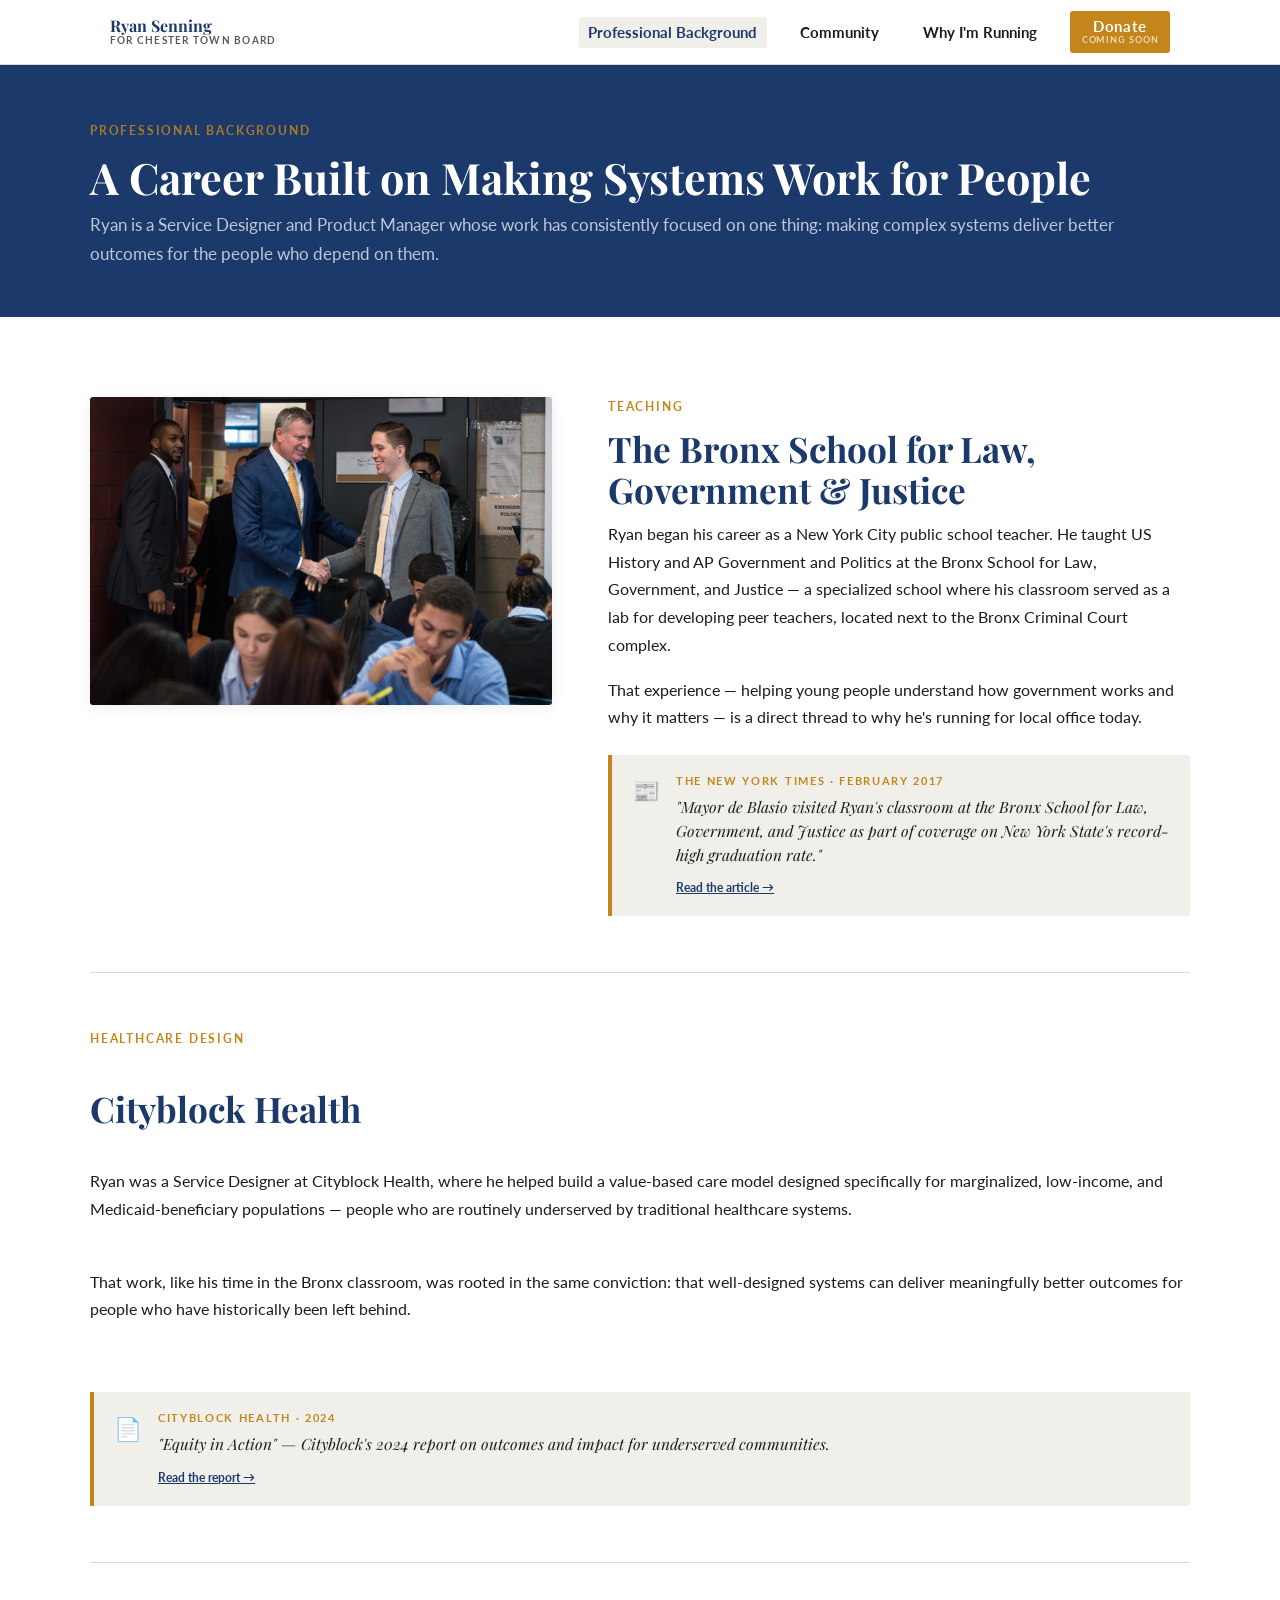
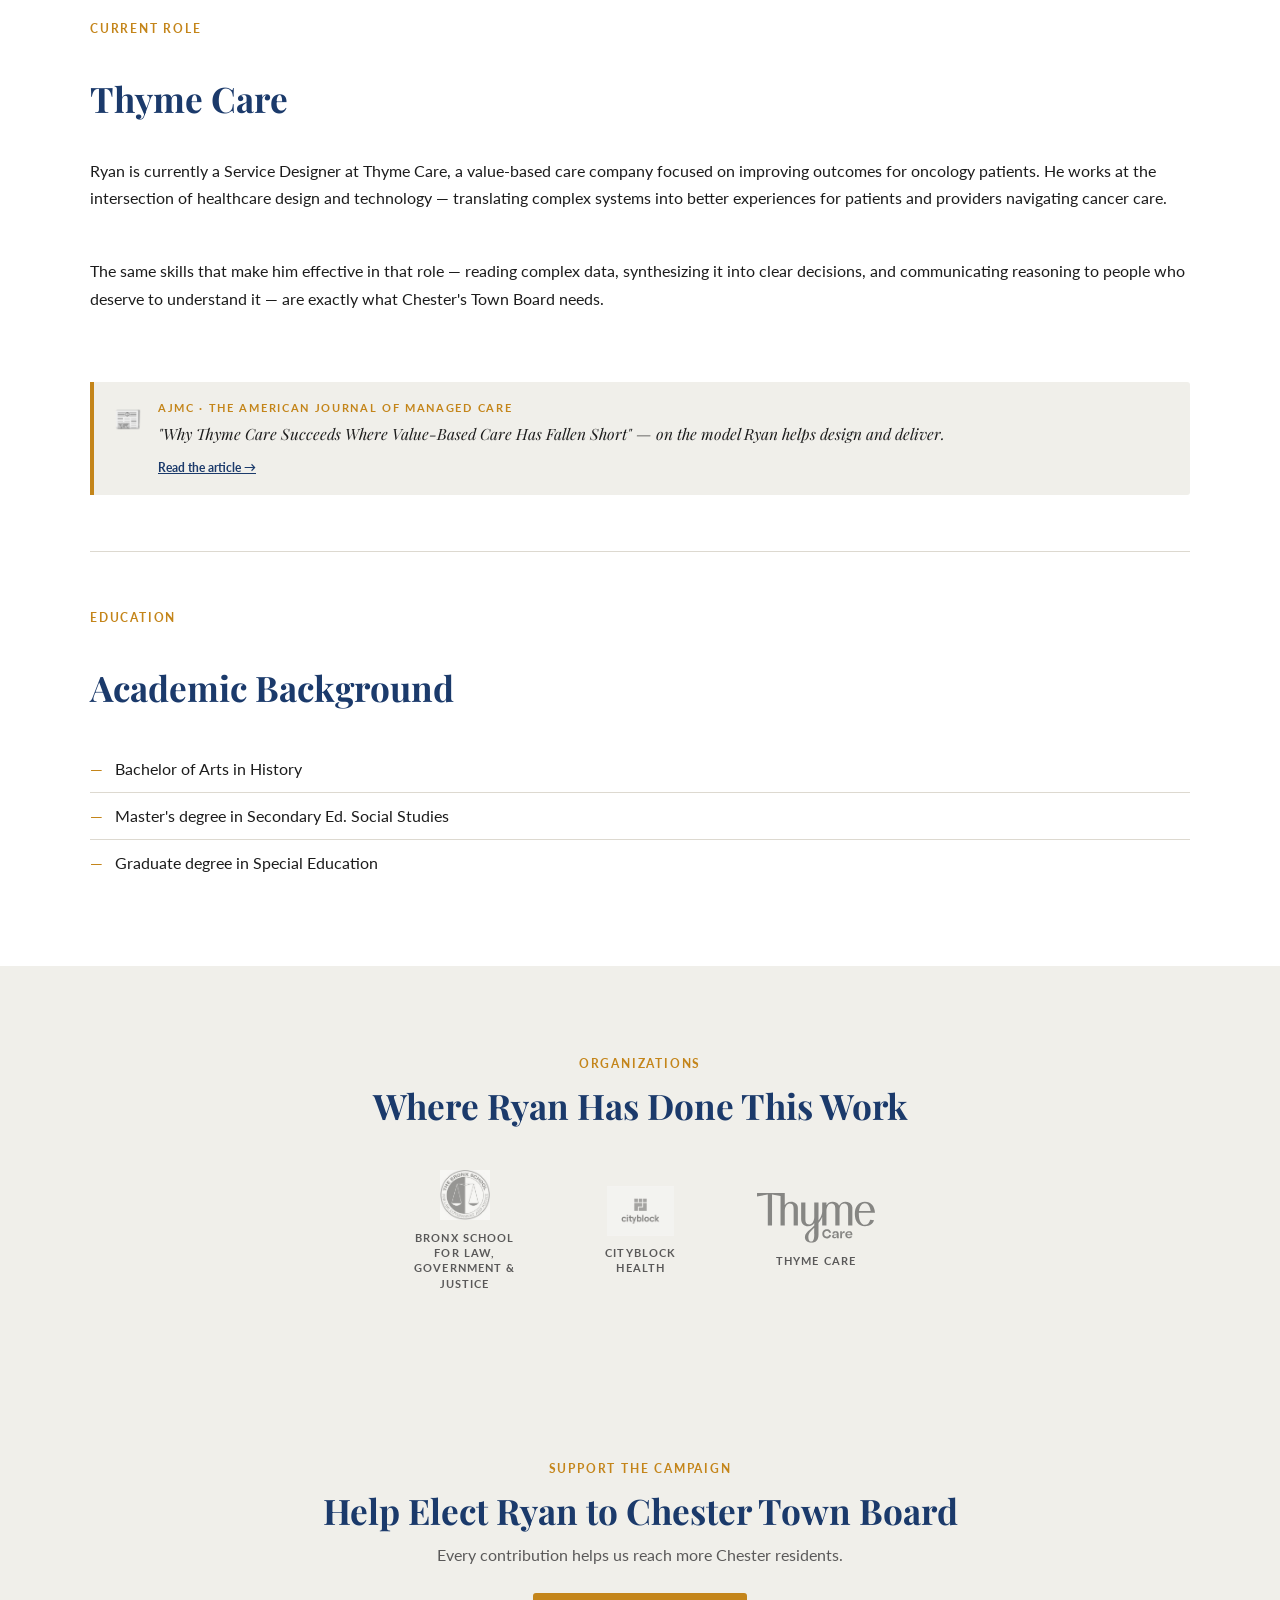
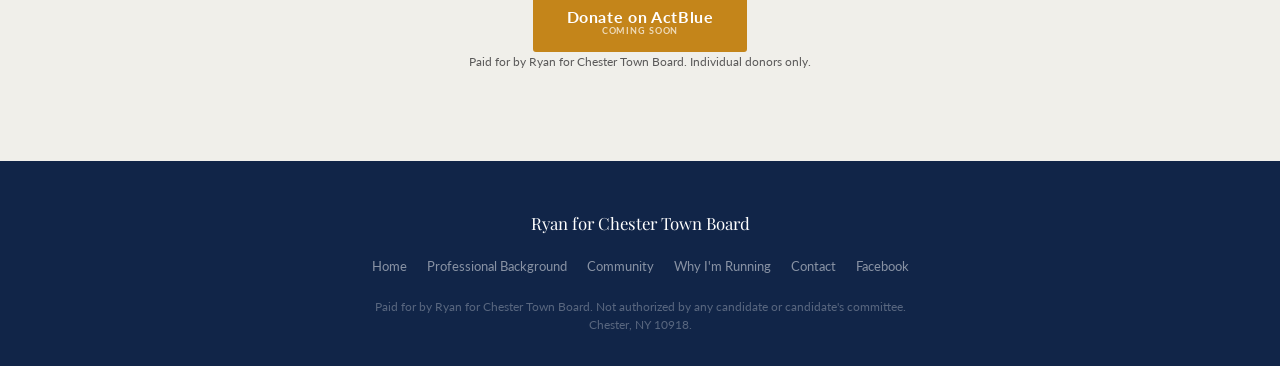
==== about.html @ c3205b2f "Initial site" ====
<!DOCTYPE html>
<html lang="en">
<head>
  <meta charset="UTF-8">
  <meta name="viewport" content="width=device-width, initial-scale=1.0">
  <title>Professional Background — Ryan Senning for Chester Town Board</title>
  <meta name="description" content="Ryan Senning's professional background: NYC public school teacher, Service Designer at Cityblock Health and Thyme Care.">
  <link rel="preconnect" href="https://fonts.googleapis.com">
  <link rel="preconnect" href="https://fonts.gstatic.com" crossorigin>
  <link href="https://fonts.googleapis.com/css2?family=Playfair+Display:wght@400;700&family=Lato:wght@300;400;700&display=swap" rel="stylesheet">
  <link rel="stylesheet" href="css/styles.css?v=2">
</head>
<body>

  <!-- NAVIGATION -->
  <nav class="site-nav" role="navigation" aria-label="Main navigation">
    <div class="nav-inner">
      <a href="index.html" class="nav-brand">
        Ryan Senning
        <span class="nav-brand-sub">for Chester Town Board</span>
      </a>
      <ul class="nav-menu" role="list">
        <li><a href="about.html" class="active">Professional Background</a></li>
        <li><a href="community.html">Community</a></li>
        <li><a href="why.html">Why I'm Running</a></li>
        <li><a href="https://www.actblue.com/PLACEHOLDER" class="btn btn--donate">Donate</a></li>
      </ul>
      <button class="nav-toggle" aria-label="Toggle navigation menu" aria-expanded="false">
        <span></span><span></span><span></span>
      </button>
    </div>
    <div class="nav-drawer" role="list">
      <a href="about.html">Professional Background</a>
      <a href="community.html">Community</a>
      <a href="why.html">Why I'm Running</a>
      <a href="https://www.actblue.com/PLACEHOLDER" class="btn btn--donate">Donate</a>
    </div>
  </nav>

  <!-- PAGE HEADER -->
  <header class="page-header">
    <div class="page-header-inner">
      <span class="eyebrow">Professional Background</span>
      <h1>A Career Built on Making Systems Work for People</h1>
      <p>Ryan is a Service Designer and Product Manager whose work has consistently focused on one thing: making complex systems deliver better outcomes for the people who depend on them.</p>
    </div>
  </header>

  <!-- BIO CONTENT -->
  <section class="bio-section">
    <div class="bio-inner">

      <!-- TEACHING -->
      <div class="bio-block bio-block--with-photo">
        <div class="bio-photo">
          <img src="images/deblasio.jpg" alt="Ryan Senning shaking hands with Mayor Bill de Blasio in his classroom at the Bronx School for Law, Government, and Justice, February 2017">
        </div>
        <div class="bio-text">
          <span class="eyebrow">Teaching</span>
          <h2>The Bronx School for Law, Government &amp; Justice</h2>
          <p>Ryan began his career as a New York City public school teacher. He taught US History and AP Government and Politics at the Bronx School for Law, Government, and Justice — a specialized school where his classroom served as a lab for developing peer teachers, located next to the Bronx Criminal Court complex.</p>
          <p>That experience — helping young people understand how government works and why it matters — is a direct thread to why he's running for local office today.</p>

          <a href="https://www.nytimes.com/2017/02/10/nyregion/graduation-rate-in-new-york-state-hits-a-new-high-79-4.html"
             class="press-badge"
             target="_blank"
             rel="noopener noreferrer">
            <div class="press-badge-icon">📰</div>
            <div>
              <p class="press-outlet">The New York Times · February 2017</p>
              <p class="press-quote">"Mayor de Blasio visited Ryan's classroom at the Bronx School for Law, Government, and Justice as part of coverage on New York State's record-high graduation rate."</p>
              <span class="press-read-more">Read the article →</span>
            </div>
          </a>
        </div>
      </div>

      <!-- CITYBLOCK -->
      <div class="bio-block">
        <span class="eyebrow">Healthcare Design</span>
        <h2>Cityblock Health</h2>
        <p>Ryan was a Service Designer at Cityblock Health, where he helped build a value-based care model designed specifically for marginalized, low-income, and Medicaid-beneficiary populations — people who are routinely underserved by traditional healthcare systems.</p>
        <p>That work, like his time in the Bronx classroom, was rooted in the same conviction: that well-designed systems can deliver meaningfully better outcomes for people who have historically been left behind.</p>

        <a href="https://www.cityblock.com/equity-2024"
           class="press-badge"
           target="_blank"
           rel="noopener noreferrer">
          <div class="press-badge-icon">📄</div>
          <div>
            <p class="press-outlet">Cityblock Health · 2024</p>
            <p class="press-quote">"Equity in Action" — Cityblock's 2024 report on outcomes and impact for underserved communities.</p>
            <span class="press-read-more">Read the report →</span>
          </div>
        </a>
      </div>

      <!-- THYME CARE -->
      <div class="bio-block">
        <span class="eyebrow">Current Role</span>
        <h2>Thyme Care</h2>
        <p>Ryan is currently a Service Designer at Thyme Care, a value-based care company focused on improving outcomes for oncology patients. He works at the intersection of healthcare design and technology — translating complex systems into better experiences for patients and providers navigating cancer care.</p>
        <p>The same skills that make him effective in that role — reading complex data, synthesizing it into clear decisions, and communicating reasoning to people who deserve to understand it — are exactly what Chester's Town Board needs.</p>

        <a href="https://www.ajmc.com/view/why-thyme-care-succeeds-where-value-based-care-has-fallen-short"
           class="press-badge"
           target="_blank"
           rel="noopener noreferrer">
          <div class="press-badge-icon">📰</div>
          <div>
            <p class="press-outlet">AJMC · The American Journal of Managed Care</p>
            <p class="press-quote">"Why Thyme Care Succeeds Where Value-Based Care Has Fallen Short" — on the model Ryan helps design and deliver.</p>
            <span class="press-read-more">Read the article →</span>
          </div>
        </a>
      </div>

      <!-- EDUCATION -->
      <div class="bio-block">
        <span class="eyebrow">Education</span>
        <h2>Academic Background</h2>
        <ul class="education-list">
          <li>Bachelor of Arts in History</li>
          <li>Master's degree in Secondary Ed. Social Studies</li>
          <li>Graduate degree in Special Education</li>
        </ul>
      </div>

    </div>
  </section>

  <!-- LOGO ROW -->
  <section class="section-pad section--gray">
    <div class="section-inner" style="text-align:center;">
      <span class="eyebrow">Organizations</span>
      <h2>Where Ryan Has Done This Work</h2>
      <div class="logo-row">
        <div class="logo-item">
          <img src="images/bronx-school.png" alt="The Bronx School for Law, Government and Justice">
          <span>Bronx School for Law,<br>Government &amp; Justice</span>
        </div>
        <div class="logo-item">
          <img src="images/cityblock-logo.png" alt="Cityblock Health">
          <span>Cityblock Health</span>
        </div>
        <div class="logo-item">
          <img src="images/thymecare-logo.svg" alt="Thyme Care">
          <span>Thyme Care</span>
        </div>
      </div>
    </div>
  </section>

  <!-- DONATE STRIP -->
  <div class="donate-strip">
    <span class="eyebrow">Support the Campaign</span>
    <h2>Help Elect Ryan to Chester Town Board</h2>
    <p>Every contribution helps us reach more Chester residents.</p>
    <a href="https://www.actblue.com/PLACEHOLDER" class="btn btn--donate btn--lg">Donate on ActBlue</a>
    <p class="donate-disclaimer">Paid for by Ryan for Chester Town Board. Individual donors only.</p>
  </div>

  <!-- FOOTER -->
  <footer class="site-footer">
    <div class="footer-inner">
      <p class="footer-committee">Ryan for Chester Town Board</p>
      <nav class="footer-links" aria-label="Footer navigation">
        <a href="index.html">Home</a>
        <a href="about.html">Professional Background</a>
        <a href="community.html">Community</a>
        <a href="why.html">Why I'm Running</a>
        <a href="mailto:ryan.senning@gmail.com">Contact</a>
        <a href="https://www.facebook.com/rsenning/">Facebook</a>
      </nav>
      <p class="footer-disclaimer">Paid for by Ryan for Chester Town Board. Not authorized by any candidate or candidate's committee. Chester, NY 10918.</p>
    </div>
  </footer>

  <script src="js/nav.js"></script>
</body>
</html>
---- css/styles.css ----
/* Ryan for Chester — Campaign Website
   Mobile-first stylesheet
   ================================================= */

/* === CUSTOM PROPERTIES === */
:root {
  --navy:        #1B3A6B;
  --navy-dark:   #112548;
  --navy-light:  #2B4F8A;
  --gold:        #C4851A;
  --gold-hover:  #A6700F;
  --green:       #4A6741;
  --white:       #FFFFFF;
  --cream:       #FAFAF7;
  --gray-light:  #F0EFEA;
  --border:      #DDD9D0;
  --text:        #1C1C1C;
  --text-muted:  #5A5959;

  --serif:  'Playfair Display', Georgia, 'Times New Roman', serif;
  --sans:   'Lato', 'Helvetica Neue', Helvetica, sans-serif;

  --max-w:  1100px;
  --pad-x:  1.25rem;
  --rad:    3px;
  --shadow: 0 2px 14px rgba(0,0,0,0.08);
}

/* === RESET === */
*, *::before, *::after { box-sizing: border-box; margin: 0; padding: 0; }
html { scroll-behavior: smooth; -webkit-text-size-adjust: 100%; }
body {
  font-family: var(--sans);
  font-size: 1rem;
  line-height: 1.72;
  color: var(--text);
  background: var(--white);
}
img { max-width: 100%; height: auto; display: block; }
a { color: var(--navy); }
a:hover { color: var(--gold); }
ul { list-style: none; }

/* === TYPOGRAPHY === */
h1, h2, h3, h4 {
  font-family: var(--serif);
  font-weight: 700;
  line-height: 1.18;
  color: var(--navy);
}
h1 { font-size: clamp(2rem, 5.5vw, 3.1rem); }
h2 { font-size: clamp(1.55rem, 3.8vw, 2.2rem); }
h3 { font-size: clamp(1.15rem, 2.8vw, 1.45rem); }

.eyebrow {
  display: block;
  font-family: var(--sans);
  font-size: .75rem;
  font-weight: 700;
  letter-spacing: .15em;
  text-transform: uppercase;
  color: var(--gold);
  margin-bottom: .65rem;
}

p { margin-bottom: 1.1em; }
p:last-child { margin-bottom: 0; }

/* === LAYOUT UTILITIES === */
.container {
  max-width: var(--max-w);
  margin: 0 auto;
  padding: 0 var(--pad-x);
}
.section-pad       { padding: 4rem var(--pad-x); }
.section-pad--lg   { padding: 5rem var(--pad-x); }
.section-inner     { max-width: var(--max-w); margin: 0 auto; }

.section--cream    { background: var(--cream); }
.section--gray     { background: var(--gray-light); }
.section--navy     { background: var(--navy); }
.section--navy h2,
.section--navy h3  { color: var(--white); }
.section--navy p   { color: rgba(255,255,255,0.82); }
.section--navy .eyebrow { color: rgba(196,133,26,0.9); }

.section-header            { margin-bottom: 2.5rem; }
.section-header h2         { margin-bottom: .5rem; }
.section-header p          { color: var(--text-muted); font-size: 1.05rem; margin-top: .35rem; }

@media (min-width: 768px) {
  .section-pad    { padding: 5.5rem var(--pad-x); }
  .section-pad--lg{ padding: 7rem var(--pad-x); }
}

/* === BUTTONS === */
.btn {
  display: inline-block;
  font-family: var(--sans);
  font-size: .92rem;
  font-weight: 700;
  letter-spacing: .04em;
  text-decoration: none;
  padding: .72rem 1.5rem;
  border-radius: var(--rad);
  border: 2px solid transparent;
  cursor: pointer;
  transition: background .18s, color .18s, border-color .18s, box-shadow .18s;
  line-height: 1;
}
.btn:active { opacity: .9; }

.btn--primary {
  background: var(--navy);
  color: var(--white) !important;
  border-color: var(--navy);
}
.btn--primary:hover {
  background: var(--navy-dark);
  border-color: var(--navy-dark);
}

.btn--outline {
  background: transparent;
  color: var(--navy) !important;
  border-color: var(--navy);
}
.btn--outline:hover {
  background: var(--navy);
  color: var(--white) !important;
}

.btn--outline-white {
  background: transparent;
  color: var(--white) !important;
  border-color: rgba(255,255,255,0.6);
}
.btn--outline-white:hover {
  background: rgba(255,255,255,0.1);
  border-color: var(--white);
}

.btn--donate {
  background: var(--gold);
  color: var(--white) !important;
  border-color: var(--gold);
  display: inline-flex;
  flex-direction: column;
  align-items: center;
  gap: 2px;
}
.btn--donate:hover {
  background: var(--gold-hover);
  border-color: var(--gold-hover);
}
.btn--donate::after {
  content: 'coming soon';
  font-size: .55rem;
  font-weight: 700;
  letter-spacing: .1em;
  text-transform: uppercase;
  opacity: .7;
  line-height: 1;
}

.btn--lg { padding: .9rem 2rem; font-size: 1rem; }

/* === NAVIGATION === */
.site-nav {
  position: sticky;
  top: 0;
  z-index: 100;
  background: var(--white);
  border-bottom: 1px solid var(--border);
}
.nav-inner {
  max-width: var(--max-w);
  margin: 0 auto;
  padding: 0 var(--pad-x);
  display: flex;
  align-items: center;
  justify-content: space-between;
  height: 64px;
}
.nav-brand {
  font-family: var(--serif);
  font-size: 1rem;
  font-weight: 700;
  color: var(--navy);
  text-decoration: none;
  line-height: 1.15;
}
.nav-brand-sub {
  display: block;
  font-family: var(--sans);
  font-size: .65rem;
  font-weight: 700;
  letter-spacing: .12em;
  text-transform: uppercase;
  color: var(--text-muted);
}

.nav-menu {
  display: none;
  align-items: center;
  gap: 1.5rem;
}
.nav-menu a {
  font-size: .925rem;
  font-weight: 700;
  text-decoration: none;
  color: var(--text);
  padding: .4rem .6rem;
  border-radius: var(--rad);
  transition: color .15s, background .15s;
}
.nav-menu a:hover  { color: var(--navy); background: var(--gray-light); }
.nav-menu a.active { color: var(--navy); background: var(--gray-light); }

.nav-toggle {
  display: flex;
  flex-direction: column;
  gap: 5px;
  background: none;
  border: none;
  cursor: pointer;
  padding: 6px 4px;
}
.nav-toggle span {
  display: block;
  width: 24px;
  height: 2px;
  background: var(--navy);
  transition: transform .22s, opacity .22s;
}
.nav-toggle[aria-expanded="true"] span:nth-child(1) { transform: translateY(7px) rotate(45deg); }
.nav-toggle[aria-expanded="true"] span:nth-child(2) { opacity: 0; }
.nav-toggle[aria-expanded="true"] span:nth-child(3) { transform: translateY(-7px) rotate(-45deg); }

.nav-drawer {
  display: none;
  flex-direction: column;
  padding: .75rem var(--pad-x) 1.25rem;
  border-top: 1px solid var(--border);
  background: var(--white);
}
.nav-drawer.is-open { display: flex; }
.nav-drawer a {
  font-size: .95rem;
  font-weight: 700;
  text-decoration: none;
  color: var(--text);
  padding: .65rem 0;
  border-bottom: 1px solid var(--border);
}
.nav-drawer a:last-child { border-bottom: none; }
.nav-drawer .btn {
  align-self: flex-start;
  margin-top: .75rem;
  border-bottom: none !important;
  padding: .65rem 1.4rem;
}

@media (min-width: 800px) {
  .nav-toggle  { display: none; }
  .nav-menu    { display: flex; }
  .nav-drawer  { display: none !important; }
}

/* === HERO === */
.hero {
  background: var(--cream);
  padding: 3.5rem var(--pad-x) 4rem;
}
.hero-inner {
  max-width: var(--max-w);
  margin: 0 auto;
  display: flex;
  flex-direction: column;
  gap: 2.5rem;
  align-items: flex-start;
}
.hero-photo {
  width: 100%;
  max-width: 320px;
  align-self: center;
}
.hero-photo img {
  width: 100%;
  border-radius: 4px;
  box-shadow: var(--shadow);
}
.hero-rule {
  width: 44px;
  height: 3px;
  background: var(--gold);
  margin-bottom: 1.1rem;
}
.hero-text h1 {
  margin-bottom: .9rem;
  font-weight: 700;
}
.hero-tagline {
  font-size: 1.1rem;
  color: var(--text-muted);
  font-style: italic;
  margin-bottom: 1.1rem;
  font-family: var(--serif);
  line-height: 1.5;
}
.hero-intro {
  font-size: 1rem;
  line-height: 1.7;
  margin-bottom: 1.75rem;
}
.hero-ctas {
  display: flex;
  flex-wrap: wrap;
  gap: .75rem;
}

@media (min-width: 760px) {
  .hero { padding: 5.5rem var(--pad-x) 6rem; }
  .hero-inner {
    flex-direction: row;
    align-items: center;
    gap: 4.5rem;
  }
  .hero-text { flex: 1 1 54%; }
  .hero-photo {
    flex: 0 0 38%;
    max-width: none;
    align-self: stretch;
    display: flex;
    align-items: flex-start;
  }
  .hero-photo img {
    max-width: 100%;
  }
}

/* === ISSUE CARDS === */
.issues-grid {
  display: grid;
  grid-template-columns: 1fr;
  gap: 1.1rem;
}
@media (min-width: 580px) {
  .issues-grid { grid-template-columns: repeat(2, 1fr); }
}
@media (min-width: 900px) {
  .issues-grid { grid-template-columns: repeat(3, 1fr); }
}

.issue-card {
  background: var(--white);
  border: 1px solid var(--border);
  border-top: 3px solid var(--navy);
  border-radius: var(--rad);
  padding: 1.5rem 1.4rem;
  transition: box-shadow .2s, transform .2s;
}
.issue-card:hover {
  box-shadow: var(--shadow);
  transform: translateY(-2px);
}
.issue-card h3 {
  font-size: 1.05rem;
  margin-bottom: .55rem;
  color: var(--navy);
}
.issue-card p {
  font-size: .9rem;
  color: var(--text-muted);
  line-height: 1.65;
  margin: 0;
}

/* Issues 5th card — span 2 on 2-col, auto on 3-col */
@media (min-width: 580px) and (max-width: 899px) {
  .issue-card:nth-child(5) { grid-column: 1 / -1; max-width: 50%; }
}

/* === EMAIL CAPTURE === */
.email-form-wrap { max-width: 480px; margin: 0 auto; }

.email-form {
  display: flex;
  flex-direction: column;
  gap: .65rem;
}
.email-form input {
  font-family: var(--sans);
  font-size: .95rem;
  padding: .75rem 1rem;
  border: 1px solid rgba(255,255,255,0.25);
  border-radius: var(--rad);
  background: rgba(255,255,255,0.1);
  color: var(--white);
  outline: none;
  transition: border-color .15s;
}
.email-form input::placeholder { color: rgba(255,255,255,0.45); }
.email-form input:focus { border-color: var(--gold); background: rgba(255,255,255,0.14); }
.email-form button {
  font-family: var(--sans);
  font-size: .92rem;
  font-weight: 700;
  letter-spacing: .04em;
  padding: .75rem 1.5rem;
  background: var(--gold);
  color: var(--white);
  border: 2px solid var(--gold);
  border-radius: var(--rad);
  cursor: pointer;
  transition: background .18s;
}
.email-form button:hover { background: var(--gold-hover); border-color: var(--gold-hover); }
@media (min-width: 500px) {
  .email-form { flex-direction: row; flex-wrap: wrap; }
  .email-form input { flex: 1 1 160px; }
  .email-form button { flex-shrink: 0; }
}

/* === DONATE CTA STRIP === */
.donate-strip {
  text-align: center;
  padding: 4rem var(--pad-x);
  background: var(--gray-light);
}
.donate-strip h2 { margin-bottom: .6rem; }
.donate-strip p   { color: var(--text-muted); max-width: 500px; margin: 0 auto 1.5rem; }
.donate-disclaimer {
  font-size: .75rem;
  color: var(--text-muted);
  margin-top: 1rem;
}

/* === PAGE HEADER (inner pages) === */
.page-header {
  background: var(--navy);
  padding: 3.5rem var(--pad-x) 3rem;
}
.page-header-inner {
  max-width: var(--max-w);
  margin: 0 auto;
}
.page-header h1         { color: var(--white); font-size: clamp(1.8rem, 5vw, 2.7rem); }
.page-header .eyebrow   { color: rgba(196,133,26,0.85); }
.page-header p          { color: rgba(255,255,255,0.72); font-size: 1.05rem; margin-top: .5rem; }

/* === BIO / ABOUT PAGE === */
.bio-section { padding: 5rem var(--pad-x); }
.bio-inner   { max-width: var(--max-w); margin: 0 auto; }

.bio-block {
  display: flex;
  flex-direction: column;
  gap: 1.75rem;
  padding-bottom: 3.5rem;
  margin-bottom: 3.5rem;
  border-bottom: 1px solid var(--border);
}
.bio-block:last-of-type { border-bottom: none; margin-bottom: 0; padding-bottom: 0; }

.bio-block h2 { margin-bottom: .6rem; }

.bio-photo img {
  width: 100%;
  border-radius: var(--rad);
  box-shadow: var(--shadow);
}

@media (min-width: 720px) {
  .bio-block--with-photo {
    flex-direction: row;
    align-items: flex-start;
    gap: 3.5rem;
  }
  .bio-block--with-photo .bio-photo { flex: 0 0 42%; }
  .bio-block--with-photo .bio-text  { flex: 1; }
  .bio-block--photo-right .bio-photo { order: 1; }
}

/* Press badge */
.press-badge {
  display: flex;
  gap: 1rem;
  align-items: flex-start;
  border-left: 4px solid var(--gold);
  padding: 1rem 1.25rem;
  background: var(--gray-light);
  border-radius: 0 var(--rad) var(--rad) 0;
  margin-top: 1.5rem;
  text-decoration: none;
  color: inherit;
  transition: background .15s;
}
.press-badge:hover { background: var(--cream); color: inherit; }
.press-badge-icon {
  font-size: 1.4rem;
  flex-shrink: 0;
  margin-top: .1rem;
}
.press-outlet {
  font-size: .7rem;
  font-weight: 700;
  letter-spacing: .15em;
  text-transform: uppercase;
  color: var(--gold);
  margin-bottom: .3rem;
}
.press-quote {
  font-family: var(--serif);
  font-size: .97rem;
  font-style: italic;
  color: var(--text);
  line-height: 1.55;
  margin-bottom: .35rem;
}
.press-read-more {
  font-size: .78rem;
  font-weight: 700;
  color: var(--navy);
  text-decoration: underline;
}

/* Education */
.education-list li {
  display: flex;
  align-items: baseline;
  gap: .75rem;
  padding: .6rem 0;
  border-bottom: 1px solid var(--border);
  font-size: .97rem;
}
.education-list li:last-child { border-bottom: none; }
.education-list li::before {
  content: '—';
  color: var(--gold);
  flex-shrink: 0;
}

/* Logo row */
.logo-row {
  display: flex;
  flex-wrap: wrap;
  gap: 2rem 3.5rem;
  justify-content: center;
  align-items: center;
  padding: 2.75rem 0 1rem;
}
.logo-item {
  display: flex;
  flex-direction: column;
  align-items: center;
  gap: .6rem;
}
.logo-item img {
  filter: grayscale(100%);
  opacity: .5;
  max-height: 50px;
  width: auto;
  max-width: 140px;
  object-fit: contain;
  transition: opacity .2s;
}
.logo-item img:hover { opacity: .75; }
.logo-item span {
  font-size: .68rem;
  font-weight: 700;
  letter-spacing: .1em;
  text-transform: uppercase;
  color: var(--text-muted);
  text-align: center;
  max-width: 120px;
  line-height: 1.4;
}

/* === COMMUNITY PAGE === */
.photo-grid {
  display: grid;
  grid-template-columns: 1fr;
  gap: 1.1rem;
  margin: 2rem 0;
}
@media (min-width: 600px) {
  .photo-grid { grid-template-columns: repeat(2, 1fr); }
}
.photo-item img {
  width: 100%;
  height: 260px;
  object-fit: cover;
  border-radius: var(--rad);
  box-shadow: var(--shadow);
}
@media (min-width: 768px) {
  .photo-item img { height: 320px; }
}
.photo-caption {
  font-size: .8rem;
  color: var(--text-muted);
  margin-top: .5rem;
  font-style: italic;
  line-height: 1.4;
}

.community-block {
  padding-bottom: 3.5rem;
  margin-bottom: 3.5rem;
  border-bottom: 1px solid var(--border);
}
.community-block:last-child { border-bottom: none; margin-bottom: 0; padding-bottom: 0; }
.community-block h2 { margin-bottom: .6rem; }

.voices-photo {
  margin-top: 1.75rem;
}
.voices-photo img {
  width: 100%;
  max-width: 540px;
  border-radius: var(--rad);
  box-shadow: var(--shadow);
}

/* === WHY I'M RUNNING PAGE === */
.why-content {
  max-width: 700px;
  margin: 0 auto;
}
.why-content h2 {
  margin-top: 2.5rem;
  margin-bottom: .9rem;
}
.why-content h2:first-child { margin-top: 0; }
.why-content p { font-size: 1.02rem; line-height: 1.78; }

.commitments {
  margin: 1rem 0 .5rem;
}
.commitments li {
  display: flex;
  gap: .9rem;
  align-items: flex-start;
  padding: .8rem 0;
  border-bottom: 1px solid var(--border);
  font-size: .98rem;
  line-height: 1.65;
}
.commitments li:last-child { border-bottom: none; }
.commitments li::before {
  content: '✓';
  color: var(--gold);
  font-weight: 700;
  font-size: .95rem;
  flex-shrink: 0;
  margin-top: .15rem;
}

.why-closing {
  background: var(--cream);
  border-left: 4px solid var(--navy);
  padding: 1.5rem 1.75rem;
  margin: 2.5rem 0;
  border-radius: 0 var(--rad) var(--rad) 0;
}
.why-closing p {
  font-family: var(--serif);
  font-size: 1.1rem;
  font-style: italic;
  color: var(--navy);
  margin: 0;
  line-height: 1.65;
}

/* === VIDEO GRID === */
.video-grid {
  display: grid;
  grid-template-columns: 1fr;
  gap: 2rem;
  margin-top: 2rem;
}
@media (min-width: 640px) {
  .video-grid { grid-template-columns: repeat(auto-fit, minmax(280px, 1fr)); }
}
.video-wrapper {
  position: relative;
  padding-bottom: 56.25%;
  height: 0;
  overflow: hidden;
  border-radius: var(--rad);
}
.video-wrapper iframe {
  position: absolute;
  top: 0;
  left: 0;
  width: 100%;
  height: 100%;
  border: none;
}
.video-caption {
  font-family: var(--sans);
  font-size: .82rem;
  color: var(--text-muted);
  line-height: 1.55;
  margin-top: .75rem;
  font-style: italic;
}

/* === FOOTER === */
.site-footer {
  background: var(--navy-dark);
  padding: 3rem var(--pad-x) 2rem;
  text-align: center;
}
.footer-inner { max-width: var(--max-w); margin: 0 auto; }
.footer-committee {
  font-family: var(--serif);
  font-size: 1.05rem;
  color: var(--white);
  margin-bottom: .25rem;
}
.footer-links {
  display: flex;
  justify-content: center;
  flex-wrap: wrap;
  gap: .35rem 1.25rem;
  margin: 1.1rem 0;
}
.footer-links a {
  font-size: .82rem;
  color: rgba(255,255,255,0.5);
  text-decoration: none;
  transition: color .15s;
}
.footer-links a:hover { color: var(--gold); }
.footer-disclaimer {
  font-size: .72rem;
  color: rgba(255,255,255,0.3);
  margin-top: 1.25rem;
  line-height: 1.55;
  max-width: 560px;
  margin-left: auto;
  margin-right: auto;
}
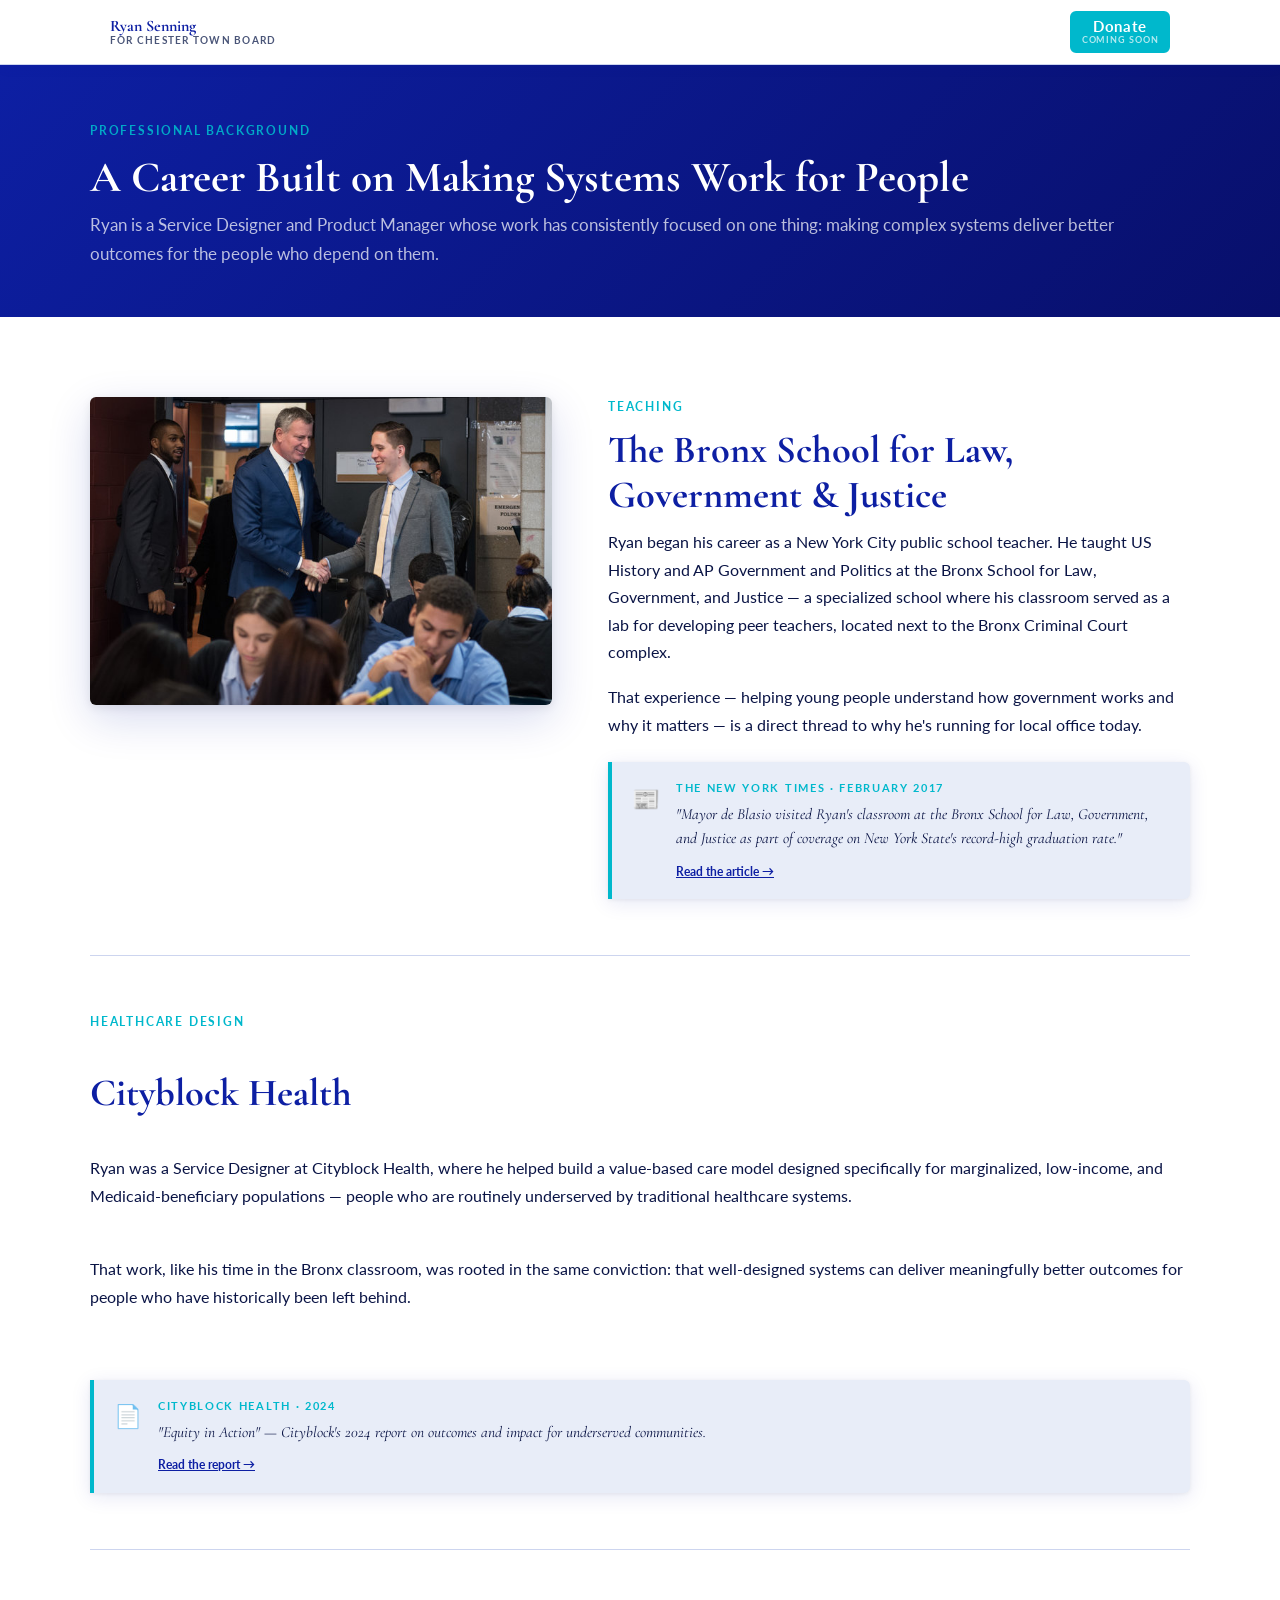
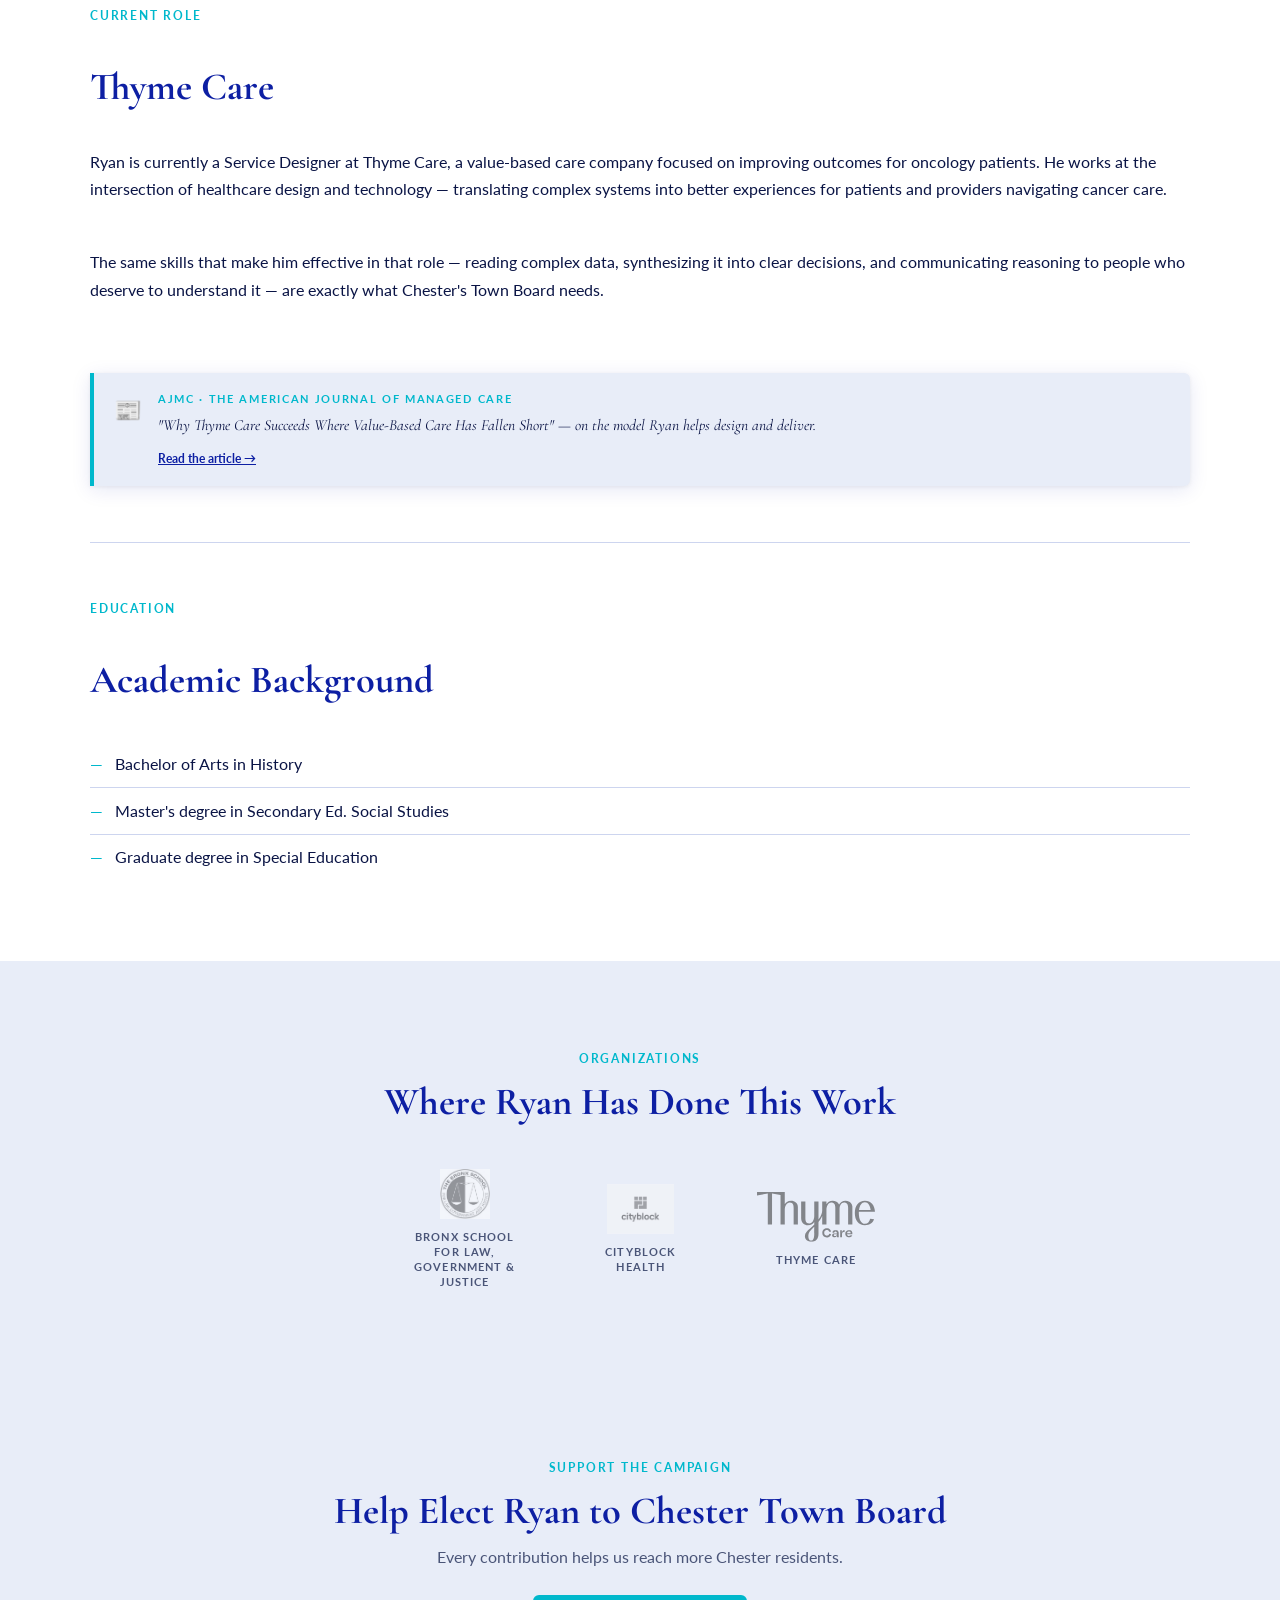
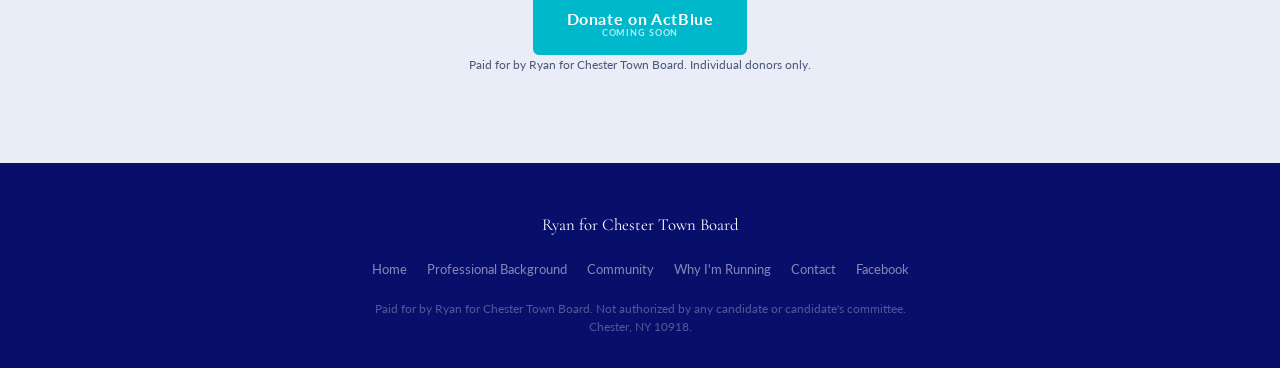
==== commit 926d312d: "Redesign: electric blue/teal palette, Cormorant Garamond, nav tiles, depth" ====
--- a/about.html
+++ b/about.html
@@ -7,8 +7,8 @@
   <meta name="description" content="Ryan Senning's professional background: NYC public school teacher, Service Designer at Cityblock Health and Thyme Care.">
   <link rel="preconnect" href="https://fonts.googleapis.com">
   <link rel="preconnect" href="https://fonts.gstatic.com" crossorigin>
-  <link href="https://fonts.googleapis.com/css2?family=Playfair+Display:wght@400;700&family=Lato:wght@300;400;700&display=swap" rel="stylesheet">
-  <link rel="stylesheet" href="css/styles.css?v=2">
+  <link href="https://fonts.googleapis.com/css2?family=Cormorant+Garamond:ital,wght@0,400;0,600;0,700;1,400;1,600&family=Lato:wght@300;400;700&display=swap" rel="stylesheet">
+  <link rel="stylesheet" href="css/styles.css?v=4">
 </head>
 <body>
 
@@ -20,20 +20,8 @@
         <span class="nav-brand-sub">for Chester Town Board</span>
       </a>
       <ul class="nav-menu" role="list">
-        <li><a href="about.html" class="active">Professional Background</a></li>
-        <li><a href="community.html">Community</a></li>
-        <li><a href="why.html">Why I'm Running</a></li>
         <li><a href="https://www.actblue.com/PLACEHOLDER" class="btn btn--donate">Donate</a></li>
       </ul>
-      <button class="nav-toggle" aria-label="Toggle navigation menu" aria-expanded="false">
-        <span></span><span></span><span></span>
-      </button>
-    </div>
-    <div class="nav-drawer" role="list">
-      <a href="about.html">Professional Background</a>
-      <a href="community.html">Community</a>
-      <a href="why.html">Why I'm Running</a>
-      <a href="https://www.actblue.com/PLACEHOLDER" class="btn btn--donate">Donate</a>
     </div>
   </nav>
 
--- a/css/styles.css
+++ b/css/styles.css
@@ -4,26 +4,27 @@
 
 /* === CUSTOM PROPERTIES === */
 :root {
-  --navy:        #1B3A6B;
-  --navy-dark:   #112548;
-  --navy-light:  #2B4F8A;
-  --gold:        #C4851A;
-  --gold-hover:  #A6700F;
+  --navy:        #0D1FA3;
+  --navy-dark:   #080F6B;
+  --navy-light:  #2035C0;
+  --gold:        #00B8CC;
+  --gold-hover:  #0099AA;
   --green:       #4A6741;
   --white:       #FFFFFF;
-  --cream:       #FAFAF7;
-  --gray-light:  #F0EFEA;
-  --border:      #DDD9D0;
-  --text:        #1C1C1C;
-  --text-muted:  #5A5959;
-
-  --serif:  'Playfair Display', Georgia, 'Times New Roman', serif;
+  --cream:       #F3F6FF;
+  --gray-light:  #E8EDF8;
+  --border:      #CDD5EF;
+  --text:        #0A1445;
+  --text-muted:  #4A5578;
+
+  --serif:  'Cormorant Garamond', Georgia, 'Times New Roman', serif;
   --sans:   'Lato', 'Helvetica Neue', Helvetica, sans-serif;
 
   --max-w:  1100px;
   --pad-x:  1.25rem;
-  --rad:    3px;
-  --shadow: 0 2px 14px rgba(0,0,0,0.08);
+  --rad:    6px;
+  --shadow:    0 4px 20px rgba(13,31,163,0.1),  0 1px 4px rgba(0,0,0,0.06);
+  --shadow-lg: 0 14px 44px rgba(13,31,163,0.16), 0 3px 10px rgba(0,0,0,0.08);
 }
 
 /* === RESET === */
@@ -48,9 +49,9 @@
   line-height: 1.18;
   color: var(--navy);
 }
-h1 { font-size: clamp(2rem, 5.5vw, 3.1rem); }
-h2 { font-size: clamp(1.55rem, 3.8vw, 2.2rem); }
-h3 { font-size: clamp(1.15rem, 2.8vw, 1.45rem); }
+h1 { font-size: clamp(2.2rem, 5.5vw, 3.4rem); }
+h2 { font-size: clamp(1.65rem, 3.8vw, 2.4rem); }
+h3 { font-size: clamp(1.2rem, 2.8vw, 1.55rem); }
 
 .eyebrow {
   display: block;
@@ -78,11 +79,11 @@
 
 .section--cream    { background: var(--cream); }
 .section--gray     { background: var(--gray-light); }
-.section--navy     { background: var(--navy); }
+.section--navy     { background: linear-gradient(135deg, var(--navy) 0%, var(--navy-dark) 100%); }
 .section--navy h2,
 .section--navy h3  { color: var(--white); }
 .section--navy p   { color: rgba(255,255,255,0.82); }
-.section--navy .eyebrow { color: rgba(196,133,26,0.9); }
+.section--navy .eyebrow { color: rgba(0,184,204,0.9); }
 
 .section-header            { margin-bottom: 2.5rem; }
 .section-header h2         { margin-bottom: .5rem; }
@@ -172,6 +173,7 @@
   z-index: 100;
   background: var(--white);
   border-bottom: 1px solid var(--border);
+  box-shadow: 0 2px 12px rgba(13,31,163,0.07);
 }
 .nav-inner {
   max-width: var(--max-w);
@@ -201,7 +203,7 @@
 }
 
 .nav-menu {
-  display: none;
+  display: flex;
   align-items: center;
   gap: 1.5rem;
 }
@@ -217,59 +219,13 @@
 .nav-menu a:hover  { color: var(--navy); background: var(--gray-light); }
 .nav-menu a.active { color: var(--navy); background: var(--gray-light); }
 
-.nav-toggle {
-  display: flex;
-  flex-direction: column;
-  gap: 5px;
-  background: none;
-  border: none;
-  cursor: pointer;
-  padding: 6px 4px;
-}
-.nav-toggle span {
-  display: block;
-  width: 24px;
-  height: 2px;
-  background: var(--navy);
-  transition: transform .22s, opacity .22s;
-}
-.nav-toggle[aria-expanded="true"] span:nth-child(1) { transform: translateY(7px) rotate(45deg); }
-.nav-toggle[aria-expanded="true"] span:nth-child(2) { opacity: 0; }
-.nav-toggle[aria-expanded="true"] span:nth-child(3) { transform: translateY(-7px) rotate(-45deg); }
-
-.nav-drawer {
-  display: none;
-  flex-direction: column;
-  padding: .75rem var(--pad-x) 1.25rem;
-  border-top: 1px solid var(--border);
-  background: var(--white);
-}
-.nav-drawer.is-open { display: flex; }
-.nav-drawer a {
-  font-size: .95rem;
-  font-weight: 700;
-  text-decoration: none;
-  color: var(--text);
-  padding: .65rem 0;
-  border-bottom: 1px solid var(--border);
-}
-.nav-drawer a:last-child { border-bottom: none; }
-.nav-drawer .btn {
-  align-self: flex-start;
-  margin-top: .75rem;
-  border-bottom: none !important;
-  padding: .65rem 1.4rem;
-}
-
-@media (min-width: 800px) {
-  .nav-toggle  { display: none; }
-  .nav-menu    { display: flex; }
-  .nav-drawer  { display: none !important; }
-}
+.nav-toggle { display: none; }
+
+.nav-drawer { display: none !important; }
 
 /* === HERO === */
 .hero {
-  background: var(--cream);
+  background: linear-gradient(160deg, var(--cream) 0%, var(--gray-light) 60%, var(--cream) 100%);
   padding: 3.5rem var(--pad-x) 4rem;
 }
 .hero-inner {
@@ -287,8 +243,8 @@
 }
 .hero-photo img {
   width: 100%;
-  border-radius: 4px;
-  box-shadow: var(--shadow);
+  border-radius: var(--rad);
+  box-shadow: 0 16px 48px rgba(13,31,163,0.2), 0 4px 12px rgba(0,0,0,0.1);
 }
 .hero-rule {
   width: 44px;
@@ -301,12 +257,22 @@
   font-weight: 700;
 }
 .hero-tagline {
-  font-size: 1.1rem;
+  font-size: 1.15rem;
   color: var(--text-muted);
   font-style: italic;
   margin-bottom: 1.1rem;
   font-family: var(--serif);
-  line-height: 1.5;
+  line-height: 1.55;
+}
+.tagline-accent {
+  color: var(--gold);
+  font-family: var(--sans);
+  font-style: italic;
+  font-weight: 700;
+}
+.marker {
+  background: linear-gradient(180deg, transparent 62%, rgba(0,184,204,0.28) 62%);
+  padding-bottom: 2px;
 }
 .hero-intro {
   font-size: 1rem;
@@ -334,10 +300,75 @@
     display: flex;
     align-items: flex-start;
   }
-  .hero-photo img {
-    max-width: 100%;
-  }
-}
+  .hero-photo img { max-width: 100%; }
+}
+
+/* === NAV TILES === */
+.nav-tiles {
+  background: var(--navy-dark);
+  padding: 3.5rem var(--pad-x);
+}
+.nav-tiles-inner {
+  max-width: var(--max-w);
+  margin: 0 auto;
+  display: grid;
+  grid-template-columns: 1fr;
+  gap: 1.25rem;
+}
+@media (min-width: 700px) {
+  .nav-tiles-inner { grid-template-columns: repeat(3, 1fr); }
+}
+.nav-tile {
+  display: flex;
+  flex-direction: column;
+  background: linear-gradient(145deg, rgba(255,255,255,0.08) 0%, rgba(255,255,255,0.02) 100%);
+  border: 1px solid rgba(255,255,255,0.1);
+  border-top: 3px solid var(--gold);
+  border-radius: var(--rad);
+  padding: 2.25rem 2rem;
+  text-decoration: none;
+  color: var(--white);
+  box-shadow: 0 8px 32px rgba(0,0,0,0.28), 0 2px 8px rgba(0,0,0,0.14);
+  transition: transform .22s, box-shadow .22s, background .22s;
+}
+.nav-tile:hover {
+  transform: translateY(-7px);
+  box-shadow: 0 22px 56px rgba(0,0,0,0.38), 0 4px 14px rgba(0,0,0,0.16);
+  background: linear-gradient(145deg, rgba(255,255,255,0.13) 0%, rgba(255,255,255,0.05) 100%);
+  color: var(--white);
+}
+.nav-tile-eyebrow {
+  font-family: var(--sans);
+  font-size: .65rem;
+  font-weight: 700;
+  letter-spacing: .15em;
+  text-transform: uppercase;
+  color: var(--gold);
+  margin-bottom: .75rem;
+  display: block;
+}
+.nav-tile h2 {
+  color: var(--white);
+  font-size: clamp(1.25rem, 2.4vw, 1.55rem);
+  margin-bottom: .75rem;
+  line-height: 1.2;
+}
+.nav-tile p {
+  color: rgba(255,255,255,0.68);
+  font-size: .92rem;
+  line-height: 1.6;
+  flex: 1;
+  margin-bottom: 1.5rem;
+}
+.nav-tile-arrow {
+  font-size: 1.1rem;
+  color: var(--gold);
+  transition: transform .2s;
+  display: block;
+  font-family: var(--sans);
+  font-weight: 700;
+}
+.nav-tile:hover .nav-tile-arrow { transform: translateX(6px); }
 
 /* === ISSUE CARDS === */
 .issues-grid {
@@ -355,14 +386,15 @@
 .issue-card {
   background: var(--white);
   border: 1px solid var(--border);
-  border-top: 3px solid var(--navy);
+  border-top: 3px solid var(--gold);
   border-radius: var(--rad);
   padding: 1.5rem 1.4rem;
+  box-shadow: var(--shadow);
   transition: box-shadow .2s, transform .2s;
 }
 .issue-card:hover {
-  box-shadow: var(--shadow);
-  transform: translateY(-2px);
+  box-shadow: var(--shadow-lg);
+  transform: translateY(-4px);
 }
 .issue-card h3 {
   font-size: 1.05rem;
@@ -438,7 +470,7 @@
 
 /* === PAGE HEADER (inner pages) === */
 .page-header {
-  background: var(--navy);
+  background: linear-gradient(135deg, var(--navy) 0%, var(--navy-dark) 100%);
   padding: 3.5rem var(--pad-x) 3rem;
 }
 .page-header-inner {
@@ -446,7 +478,7 @@
   margin: 0 auto;
 }
 .page-header h1         { color: var(--white); font-size: clamp(1.8rem, 5vw, 2.7rem); }
-.page-header .eyebrow   { color: rgba(196,133,26,0.85); }
+.page-header .eyebrow   { color: rgba(0,184,204,0.9); }
 .page-header p          { color: rgba(255,255,255,0.72); font-size: 1.05rem; margin-top: .5rem; }
 
 /* === BIO / ABOUT PAGE === */
@@ -468,7 +500,7 @@
 .bio-photo img {
   width: 100%;
   border-radius: var(--rad);
-  box-shadow: var(--shadow);
+  box-shadow: var(--shadow-lg);
 }
 
 @media (min-width: 720px) {
@@ -494,9 +526,10 @@
   margin-top: 1.5rem;
   text-decoration: none;
   color: inherit;
-  transition: background .15s;
-}
-.press-badge:hover { background: var(--cream); color: inherit; }
+  box-shadow: var(--shadow);
+  transition: background .15s, box-shadow .15s;
+}
+.press-badge:hover { background: var(--cream); color: inherit; box-shadow: var(--shadow-lg); }
 .press-badge-icon {
   font-size: 1.4rem;
   flex-shrink: 0;
@@ -592,7 +625,7 @@
   height: 260px;
   object-fit: cover;
   border-radius: var(--rad);
-  box-shadow: var(--shadow);
+  box-shadow: var(--shadow-lg);
 }
 @media (min-width: 768px) {
   .photo-item img { height: 320px; }
@@ -613,14 +646,12 @@
 .community-block:last-child { border-bottom: none; margin-bottom: 0; padding-bottom: 0; }
 .community-block h2 { margin-bottom: .6rem; }
 
-.voices-photo {
-  margin-top: 1.75rem;
-}
+.voices-photo { margin-top: 1.75rem; }
 .voices-photo img {
   width: 100%;
   max-width: 540px;
   border-radius: var(--rad);
-  box-shadow: var(--shadow);
+  box-shadow: var(--shadow-lg);
 }
 
 /* === WHY I'M RUNNING PAGE === */
@@ -635,9 +666,7 @@
 .why-content h2:first-child { margin-top: 0; }
 .why-content p { font-size: 1.02rem; line-height: 1.78; }
 
-.commitments {
-  margin: 1rem 0 .5rem;
-}
+.commitments { margin: 1rem 0 .5rem; }
 .commitments li {
   display: flex;
   gap: .9rem;
@@ -663,6 +692,7 @@
   padding: 1.5rem 1.75rem;
   margin: 2.5rem 0;
   border-radius: 0 var(--rad) var(--rad) 0;
+  box-shadow: var(--shadow);
 }
 .why-closing p {
   font-family: var(--serif);
@@ -689,13 +719,12 @@
   height: 0;
   overflow: hidden;
   border-radius: var(--rad);
+  box-shadow: var(--shadow);
 }
 .video-wrapper iframe {
   position: absolute;
-  top: 0;
-  left: 0;
-  width: 100%;
-  height: 100%;
+  top: 0; left: 0;
+  width: 100%; height: 100%;
   border: none;
 }
 .video-caption {
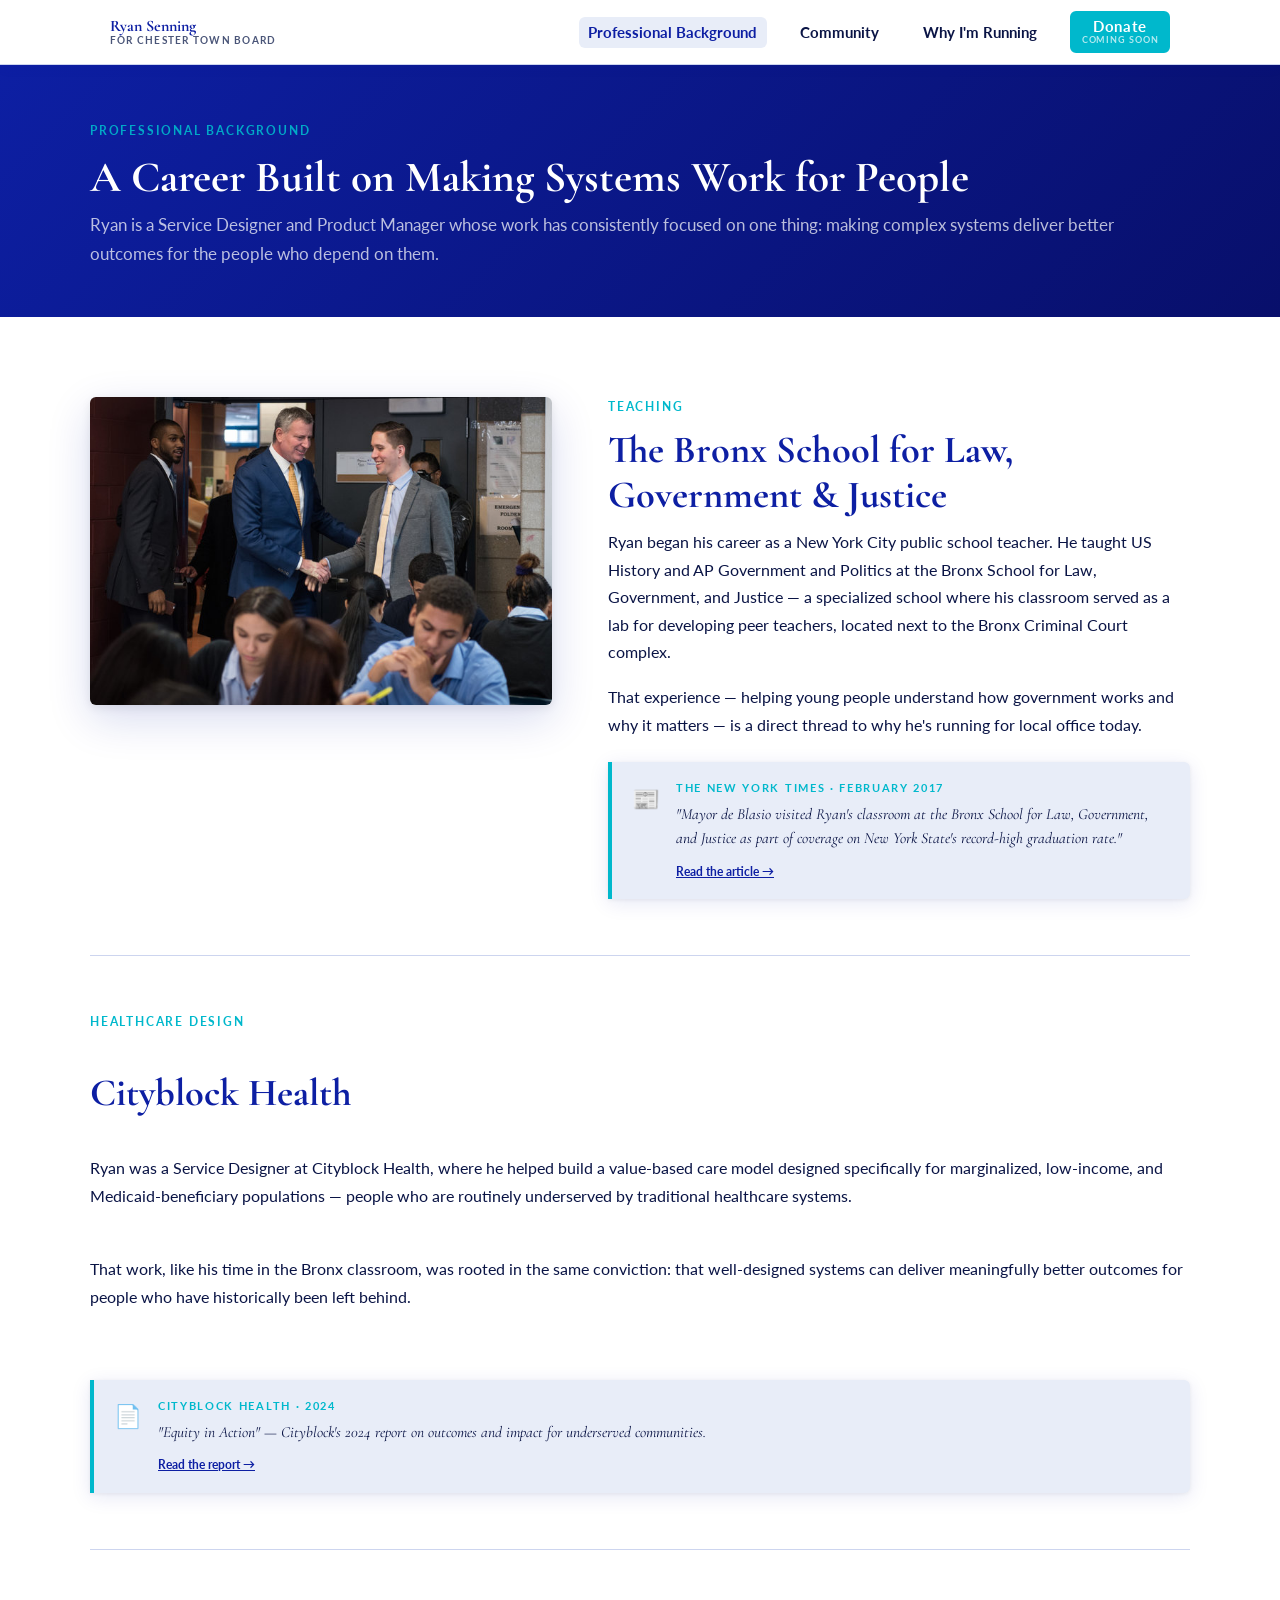
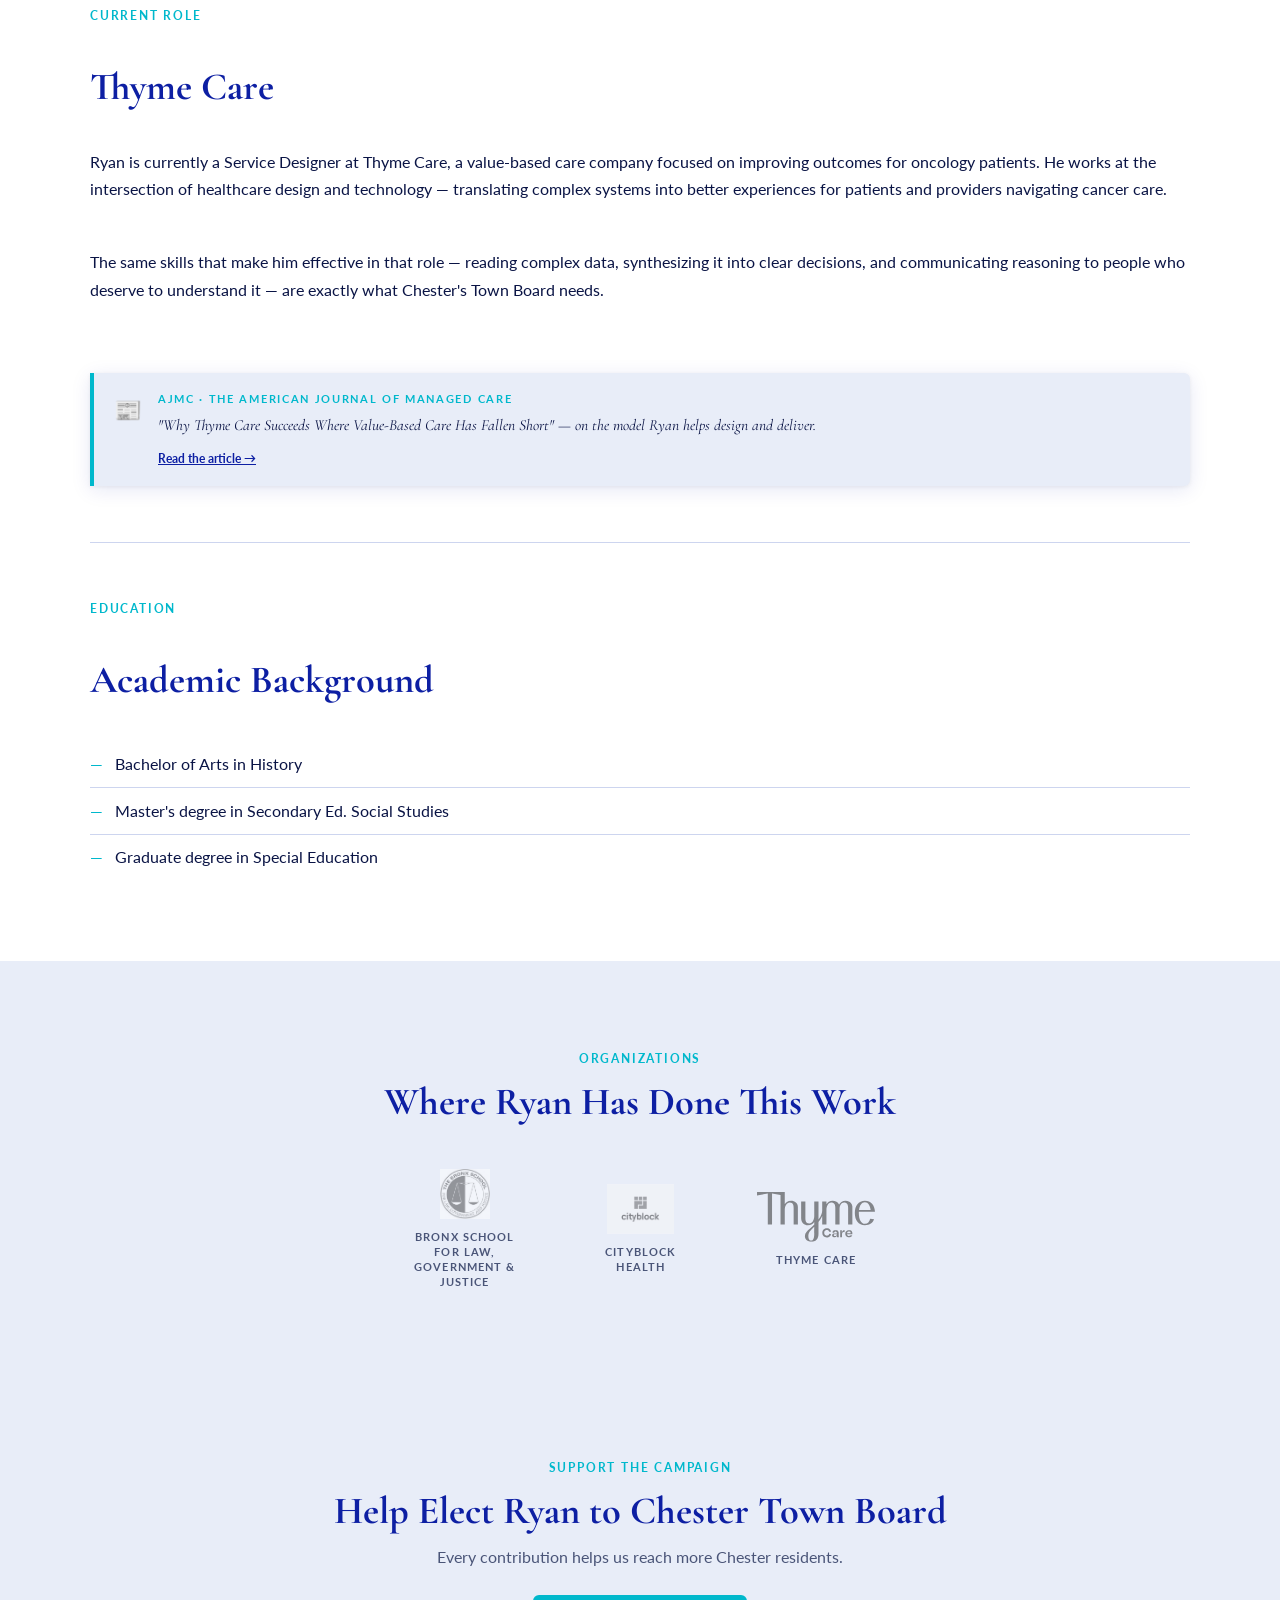
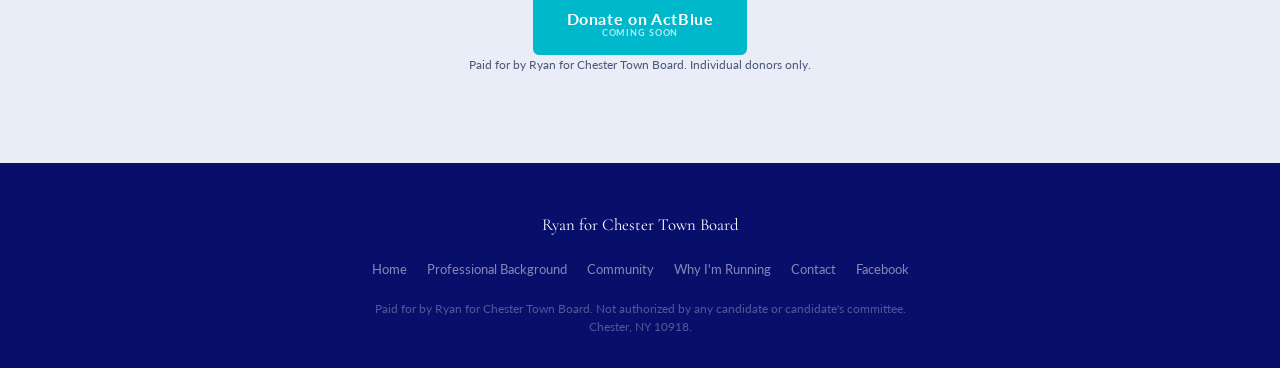
==== commit de281561: "Restore nav, shrink hero, add depth, marker underlines on tiles - Full nav restored on all 4 pages: " ====
--- a/about.html
+++ b/about.html
@@ -8,7 +8,7 @@
   <link rel="preconnect" href="https://fonts.googleapis.com">
   <link rel="preconnect" href="https://fonts.gstatic.com" crossorigin>
   <link href="https://fonts.googleapis.com/css2?family=Cormorant+Garamond:ital,wght@0,400;0,600;0,700;1,400;1,600&family=Lato:wght@300;400;700&display=swap" rel="stylesheet">
-  <link rel="stylesheet" href="css/styles.css?v=4">
+  <link rel="stylesheet" href="css/styles.css?v=5">
 </head>
 <body>
 
@@ -19,9 +19,21 @@
         Ryan Senning
         <span class="nav-brand-sub">for Chester Town Board</span>
       </a>
+      <button class="nav-toggle" aria-label="Toggle menu" aria-expanded="false">
+        <span></span><span></span><span></span>
+      </button>
       <ul class="nav-menu" role="list">
+        <li><a href="about.html">Professional Background</a></li>
+        <li><a href="community.html">Community</a></li>
+        <li><a href="why.html">Why I'm Running</a></li>
         <li><a href="https://www.actblue.com/PLACEHOLDER" class="btn btn--donate">Donate</a></li>
       </ul>
+    </div>
+    <div class="nav-drawer" role="navigation" aria-label="Mobile navigation">
+      <a href="about.html">Professional Background</a>
+      <a href="community.html">Community</a>
+      <a href="why.html">Why I'm Running</a>
+      <a href="https://www.actblue.com/PLACEHOLDER" class="btn btn--donate">Donate</a>
     </div>
   </nav>
 
--- a/css/styles.css
+++ b/css/styles.css
@@ -203,7 +203,7 @@
 }
 
 .nav-menu {
-  display: flex;
+  display: none;
   align-items: center;
   gap: 1.5rem;
 }
@@ -219,14 +219,63 @@
 .nav-menu a:hover  { color: var(--navy); background: var(--gray-light); }
 .nav-menu a.active { color: var(--navy); background: var(--gray-light); }
 
-.nav-toggle { display: none; }
-
-.nav-drawer { display: none !important; }
+.nav-toggle {
+  display: flex;
+  flex-direction: column;
+  justify-content: space-between;
+  width: 26px;
+  height: 18px;
+  background: none;
+  border: none;
+  cursor: pointer;
+  padding: 0;
+  flex-shrink: 0;
+}
+.nav-toggle span {
+  display: block;
+  height: 2px;
+  background: var(--navy);
+  border-radius: 2px;
+  transition: background .15s;
+}
+.nav-toggle:hover span { background: var(--gold); }
+
+.nav-drawer {
+  display: none;
+  flex-direction: column;
+  background: var(--white);
+  border-top: 1px solid var(--border);
+  padding: 1rem var(--pad-x) 1.25rem;
+  gap: .2rem;
+  box-shadow: 0 8px 24px rgba(13,31,163,0.1);
+}
+.nav-drawer.is-open { display: flex; }
+.nav-drawer a {
+  font-size: .95rem;
+  font-weight: 700;
+  text-decoration: none;
+  color: var(--text);
+  padding: .65rem .75rem;
+  border-radius: var(--rad);
+  transition: color .15s, background .15s;
+}
+.nav-drawer a:hover  { color: var(--navy); background: var(--gray-light); }
+.nav-drawer a.active { color: var(--navy); background: var(--gray-light); }
+.nav-drawer .btn--donate { margin-top: .5rem; text-align: center; justify-content: center; }
+
+@media (min-width: 800px) {
+  .nav-menu  { display: flex; }
+  .nav-toggle { display: none; }
+  .nav-drawer { display: none !important; }
+}
 
 /* === HERO === */
 .hero {
   background: linear-gradient(160deg, var(--cream) 0%, var(--gray-light) 60%, var(--cream) 100%);
-  padding: 3.5rem var(--pad-x) 4rem;
+  padding: 2rem var(--pad-x) 2.5rem;
+  position: relative;
+  z-index: 2;
+  box-shadow: 0 14px 44px rgba(8,15,107,0.18), 0 4px 12px rgba(0,0,0,0.08);
 }
 .hero-inner {
   max-width: var(--max-w);
@@ -271,7 +320,7 @@
   font-weight: 700;
 }
 .marker {
-  background: linear-gradient(180deg, transparent 62%, rgba(0,184,204,0.28) 62%);
+  background: linear-gradient(180deg, transparent 55%, rgba(0,210,235,0.55) 55%);
   padding-bottom: 2px;
 }
 .hero-intro {
@@ -286,7 +335,7 @@
 }
 
 @media (min-width: 760px) {
-  .hero { padding: 5.5rem var(--pad-x) 6rem; }
+  .hero { padding: 3.5rem var(--pad-x) 4rem; }
   .hero-inner {
     flex-direction: row;
     align-items: center;
@@ -307,6 +356,8 @@
 .nav-tiles {
   background: var(--navy-dark);
   padding: 3.5rem var(--pad-x);
+  position: relative;
+  z-index: 1;
 }
 .nav-tiles-inner {
   max-width: var(--max-w);
@@ -314,6 +365,7 @@
   display: grid;
   grid-template-columns: 1fr;
   gap: 1.25rem;
+  perspective: 1200px;
 }
 @media (min-width: 700px) {
   .nav-tiles-inner { grid-template-columns: repeat(3, 1fr); }
@@ -332,9 +384,9 @@
   transition: transform .22s, box-shadow .22s, background .22s;
 }
 .nav-tile:hover {
-  transform: translateY(-7px);
-  box-shadow: 0 22px 56px rgba(0,0,0,0.38), 0 4px 14px rgba(0,0,0,0.16);
-  background: linear-gradient(145deg, rgba(255,255,255,0.13) 0%, rgba(255,255,255,0.05) 100%);
+  transform: translateY(-10px) scale(1.02);
+  box-shadow: 0 30px 72px rgba(0,0,0,0.48), 0 6px 18px rgba(0,0,0,0.22);
+  background: linear-gradient(145deg, rgba(255,255,255,0.14) 0%, rgba(255,255,255,0.06) 100%);
   color: var(--white);
 }
 .nav-tile-eyebrow {
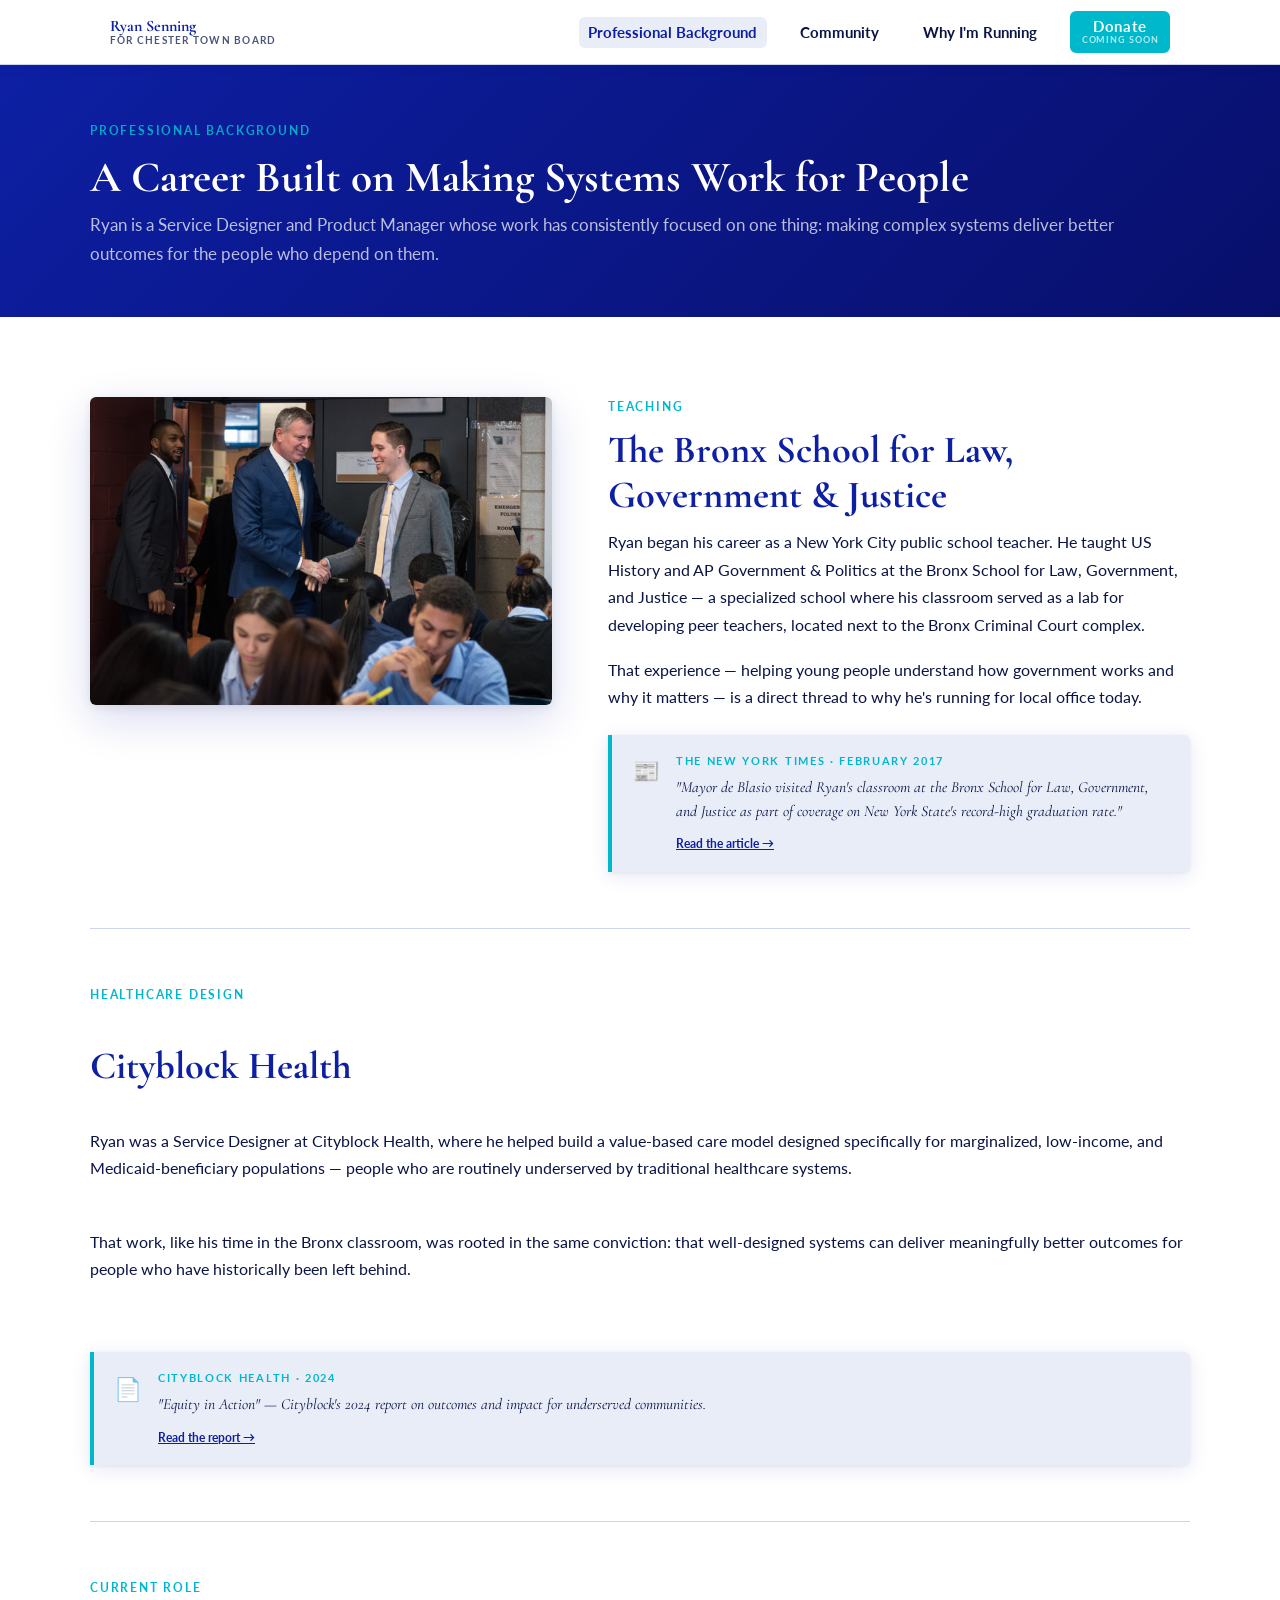
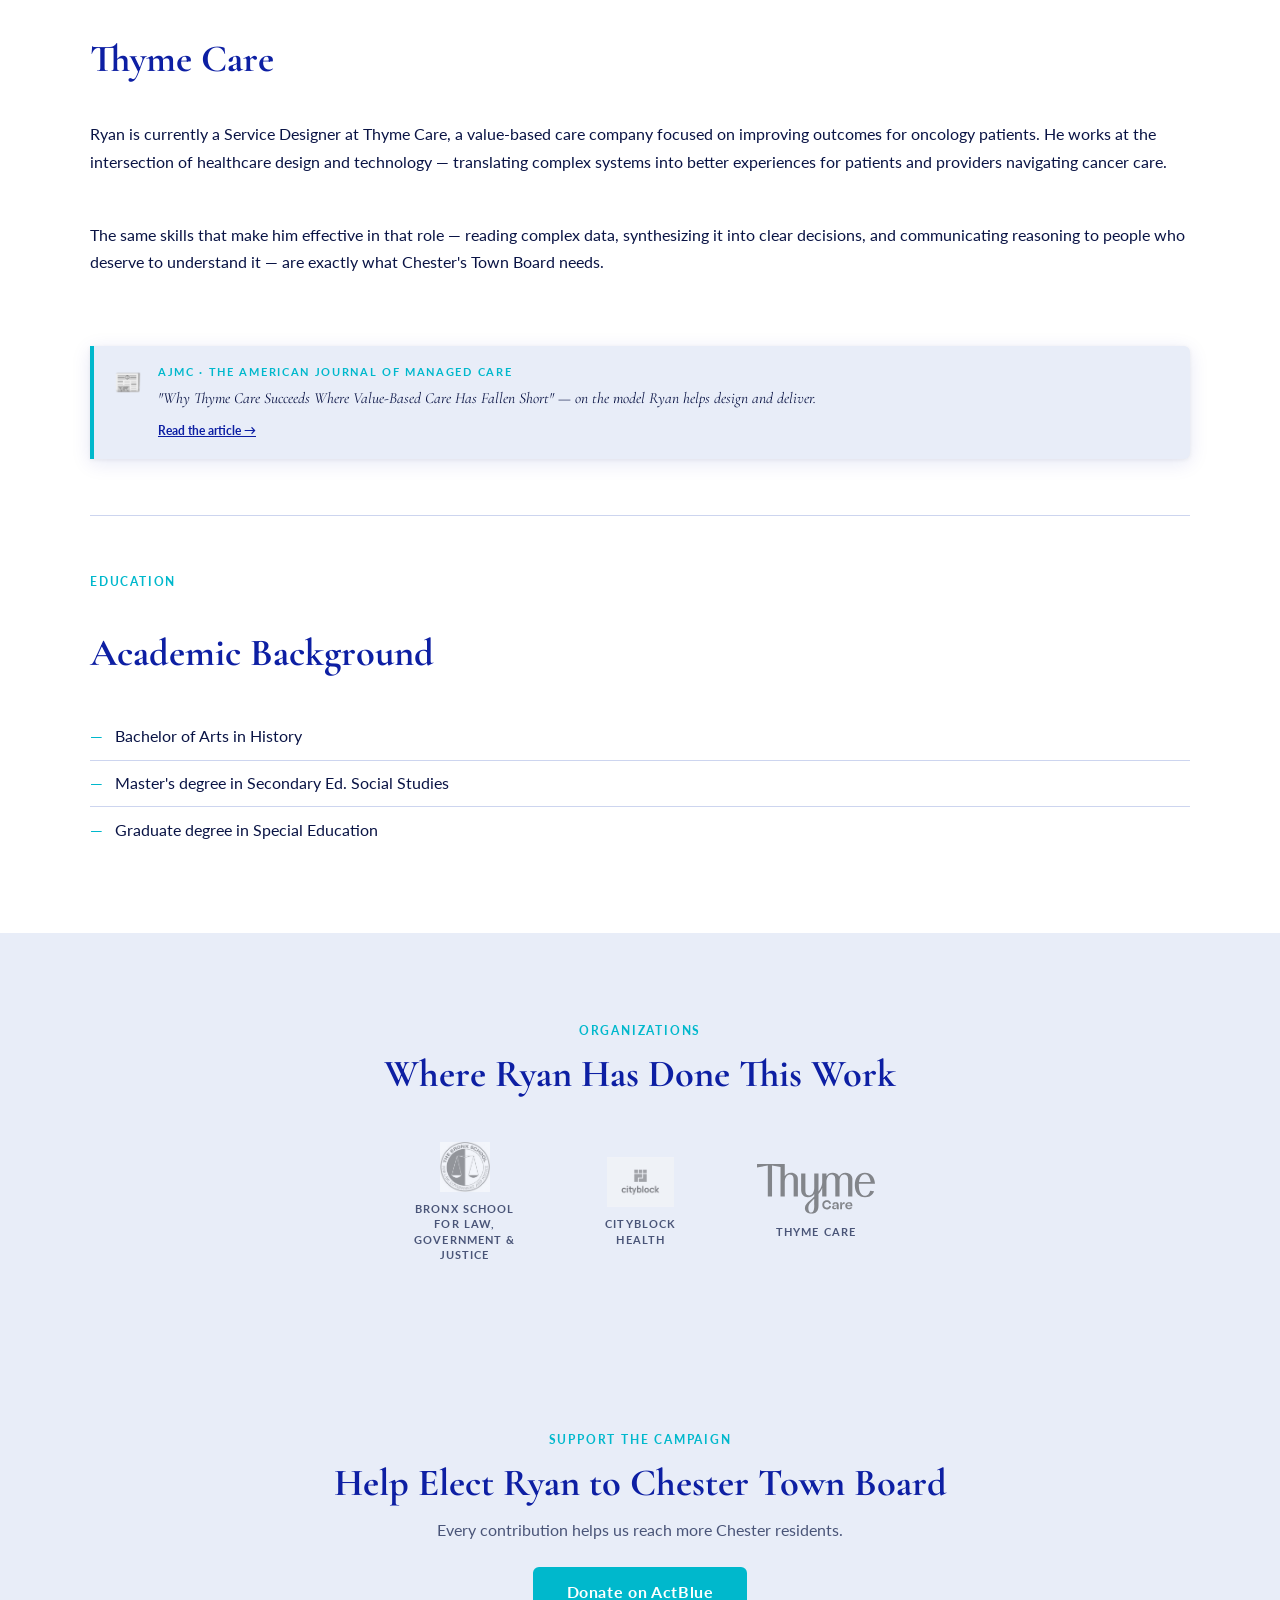
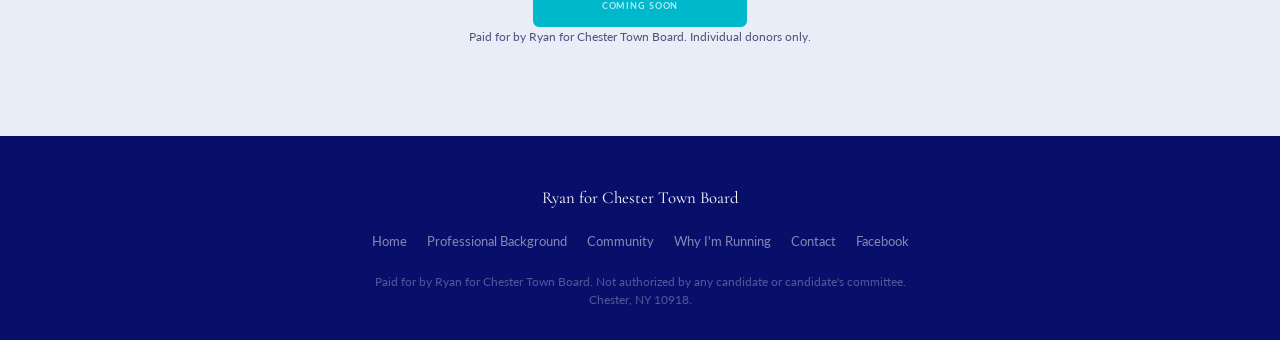
==== commit 51c18bcc: "Use ampersand in AP Government & Politics Co-Authored-By: Claude Sonnet 4.6 <noreply@anthropic.com>" ====
--- a/about.html
+++ b/about.html
@@ -58,7 +58,7 @@
         <div class="bio-text">
           <span class="eyebrow">Teaching</span>
           <h2>The Bronx School for Law, Government &amp; Justice</h2>
-          <p>Ryan began his career as a New York City public school teacher. He taught US History and AP Government and Politics at the Bronx School for Law, Government, and Justice — a specialized school where his classroom served as a lab for developing peer teachers, located next to the Bronx Criminal Court complex.</p>
+          <p>Ryan began his career as a New York City public school teacher. He taught US History and AP Government &amp; Politics at the Bronx School for Law, Government, and Justice — a specialized school where his classroom served as a lab for developing peer teachers, located next to the Bronx Criminal Court complex.</p>
           <p>That experience — helping young people understand how government works and why it matters — is a direct thread to why he's running for local office today.</p>
 
           <a href="https://www.nytimes.com/2017/02/10/nyregion/graduation-rate-in-new-york-state-hits-a-new-high-79-4.html"
--- a/css/styles.css
+++ b/css/styles.css
@@ -165,6 +165,10 @@
 }
 
 .btn--lg { padding: .9rem 2rem; font-size: 1rem; }
+.hero-ctas .btn--lg { padding: .75rem 1.25rem; font-size: .88rem; }
+@media (min-width: 480px) {
+  .hero-ctas .btn--lg { padding: .9rem 2rem; font-size: 1rem; }
+}
 
 /* === NAVIGATION === */
 .site-nav {
@@ -272,7 +276,7 @@
 /* === HERO === */
 .hero {
   background: linear-gradient(160deg, var(--cream) 0%, var(--gray-light) 60%, var(--cream) 100%);
-  padding: 2rem var(--pad-x) 2.5rem;
+  padding: 1.5rem var(--pad-x) 2rem;
   position: relative;
   z-index: 2;
   box-shadow: 0 14px 44px rgba(8,15,107,0.18), 0 4px 12px rgba(0,0,0,0.08);
@@ -299,19 +303,19 @@
   width: 44px;
   height: 3px;
   background: var(--gold);
-  margin-bottom: 1.1rem;
+  margin-bottom: .75rem;
 }
 .hero-text h1 {
-  margin-bottom: .9rem;
+  margin-bottom: .65rem;
   font-weight: 700;
 }
 .hero-tagline {
-  font-size: 1.15rem;
+  font-size: 1.1rem;
   color: var(--text-muted);
   font-style: italic;
-  margin-bottom: 1.1rem;
+  margin-bottom: .85rem;
   font-family: var(--serif);
-  line-height: 1.55;
+  line-height: 1.5;
 }
 .tagline-accent {
   color: var(--gold);
@@ -320,8 +324,11 @@
   font-weight: 700;
 }
 .marker {
-  background: linear-gradient(180deg, transparent 55%, rgba(0,210,235,0.55) 55%);
-  padding-bottom: 2px;
+  background-image: url("data:image/svg+xml,%3Csvg xmlns='http://www.w3.org/2000/svg' viewBox='0 0 100 12' preserveAspectRatio='none'%3E%3Cpath d='M1,8 C18,4 38,11 58,7 C76,4 90,9 99,6' stroke='%2300D2EB' stroke-width='4' fill='none' stroke-linecap='round' opacity='.85'/%3E%3C/svg%3E");
+  background-repeat: no-repeat;
+  background-position: 0 100%;
+  background-size: 100% 9px;
+  padding-bottom: 7px;
 }
 .hero-intro {
   font-size: 1rem;
@@ -330,16 +337,16 @@
 }
 .hero-ctas {
   display: flex;
-  flex-wrap: wrap;
-  gap: .75rem;
+  flex-wrap: nowrap;
+  gap: .6rem;
 }
 
 @media (min-width: 760px) {
-  .hero { padding: 3.5rem var(--pad-x) 4rem; }
+  .hero { padding: 1.75rem var(--pad-x) 2rem; }
   .hero-inner {
     flex-direction: row;
     align-items: center;
-    gap: 4.5rem;
+    gap: 3rem;
   }
   .hero-text { flex: 1 1 54%; }
   .hero-photo {
@@ -355,7 +362,7 @@
 /* === NAV TILES === */
 .nav-tiles {
   background: var(--navy-dark);
-  padding: 3.5rem var(--pad-x);
+  padding: 2.25rem var(--pad-x);
   position: relative;
   z-index: 1;
 }
@@ -377,7 +384,7 @@
   border: 1px solid rgba(255,255,255,0.1);
   border-top: 3px solid var(--gold);
   border-radius: var(--rad);
-  padding: 2.25rem 2rem;
+  padding: 1.5rem 1.75rem;
   text-decoration: none;
   color: var(--white);
   box-shadow: 0 8px 32px rgba(0,0,0,0.28), 0 2px 8px rgba(0,0,0,0.14);
@@ -401,16 +408,16 @@
 }
 .nav-tile h2 {
   color: var(--white);
-  font-size: clamp(1.25rem, 2.4vw, 1.55rem);
-  margin-bottom: .75rem;
+  font-size: clamp(1.1rem, 2.2vw, 1.4rem);
+  margin-bottom: .6rem;
   line-height: 1.2;
 }
 .nav-tile p {
   color: rgba(255,255,255,0.68);
-  font-size: .92rem;
-  line-height: 1.6;
+  font-size: .88rem;
+  line-height: 1.55;
   flex: 1;
-  margin-bottom: 1.5rem;
+  margin-bottom: 1.1rem;
 }
 .nav-tile-arrow {
   font-size: 1.1rem;
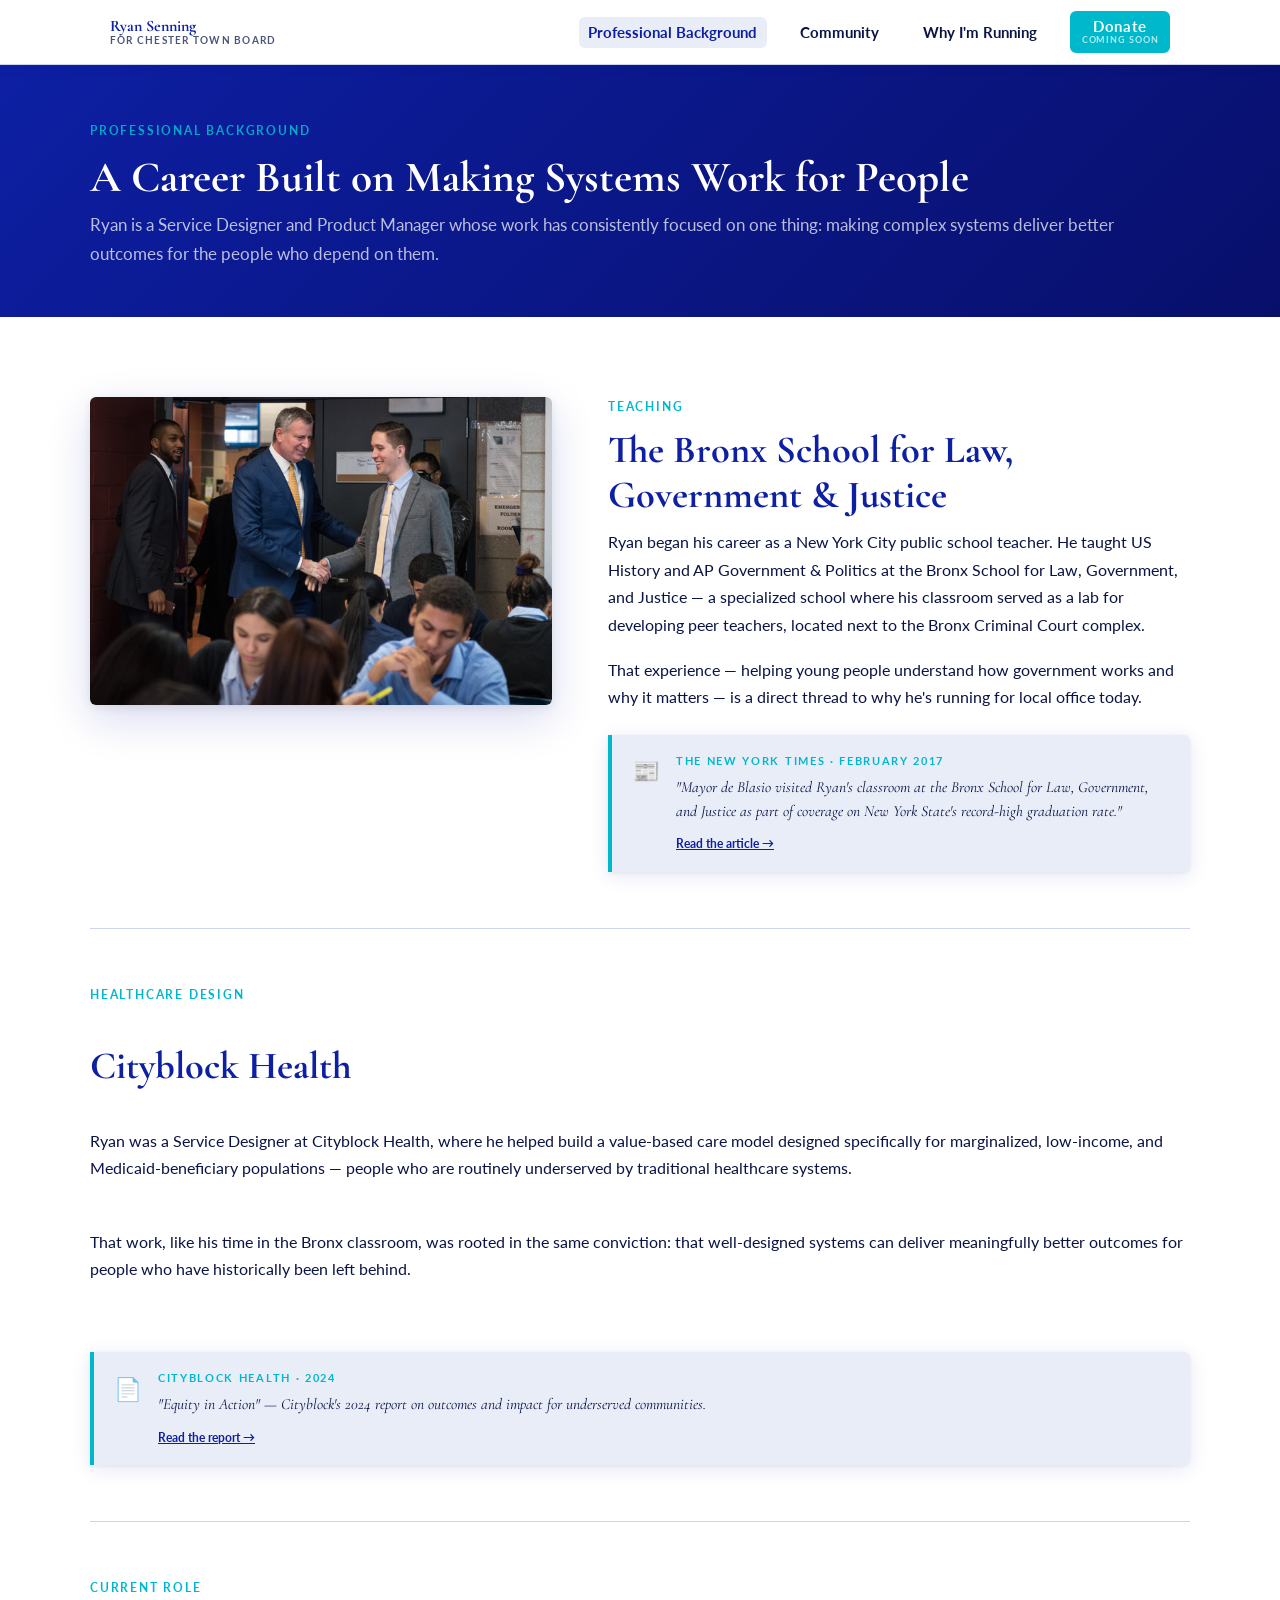
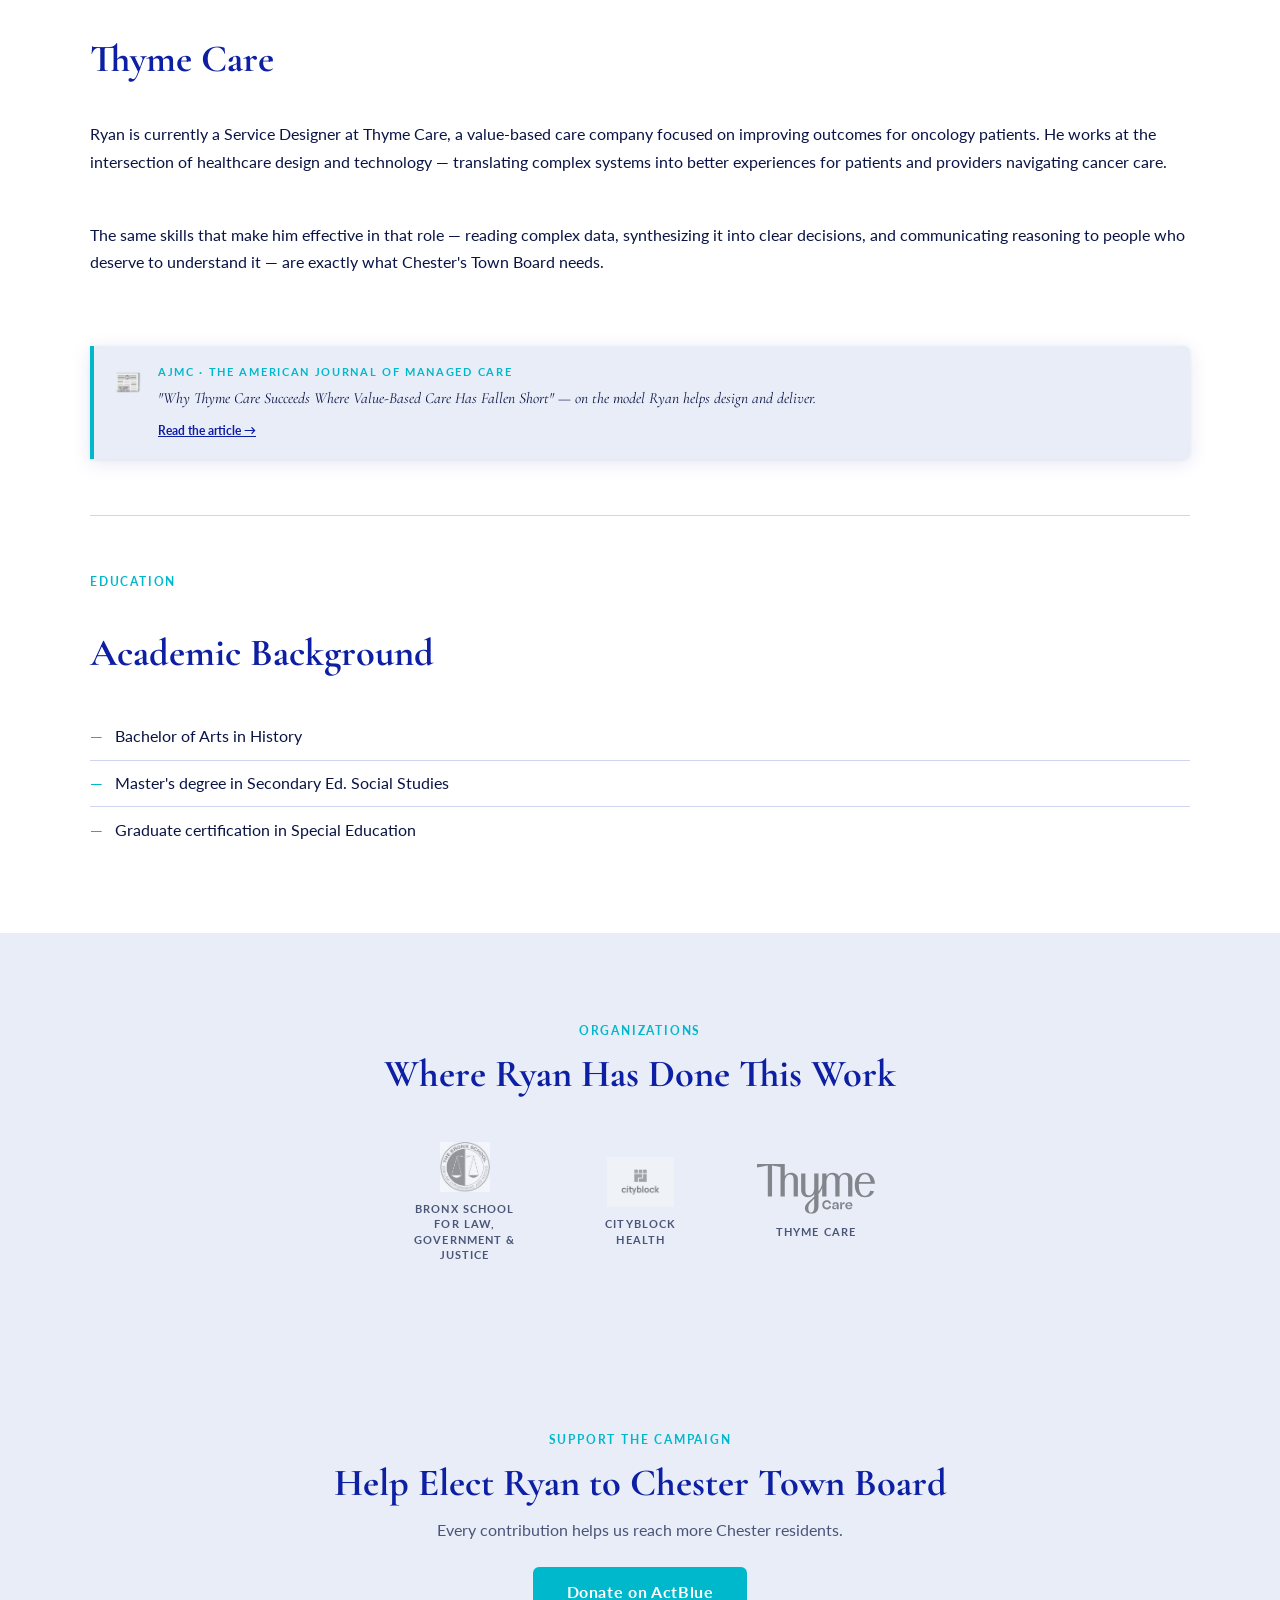
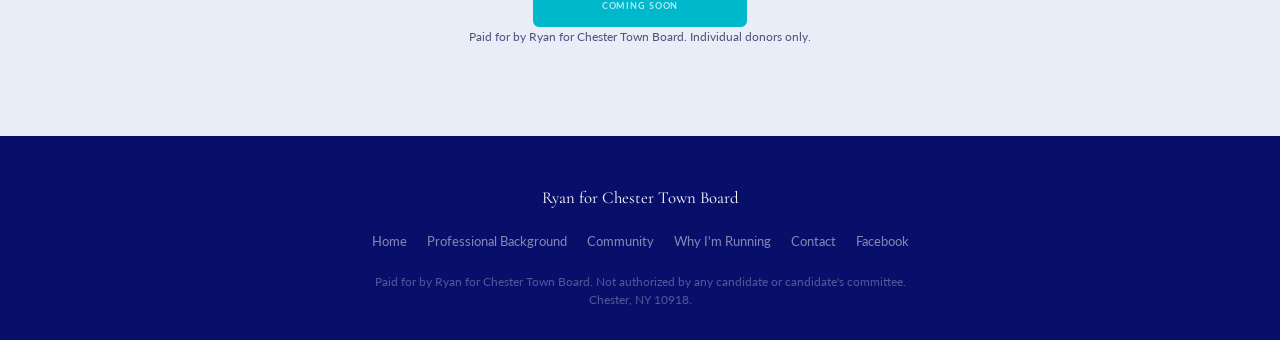
==== commit 9d5bf27b: "Change graduate degree to graduate certification in Special Education Co-Authored-By: Claude Sonnet " ====
--- a/about.html
+++ b/about.html
@@ -122,7 +122,7 @@
         <ul class="education-list">
           <li>Bachelor of Arts in History</li>
           <li>Master's degree in Secondary Ed. Social Studies</li>
-          <li>Graduate degree in Special Education</li>
+          <li>Graduate certification in Special Education</li>
         </ul>
       </div>
 
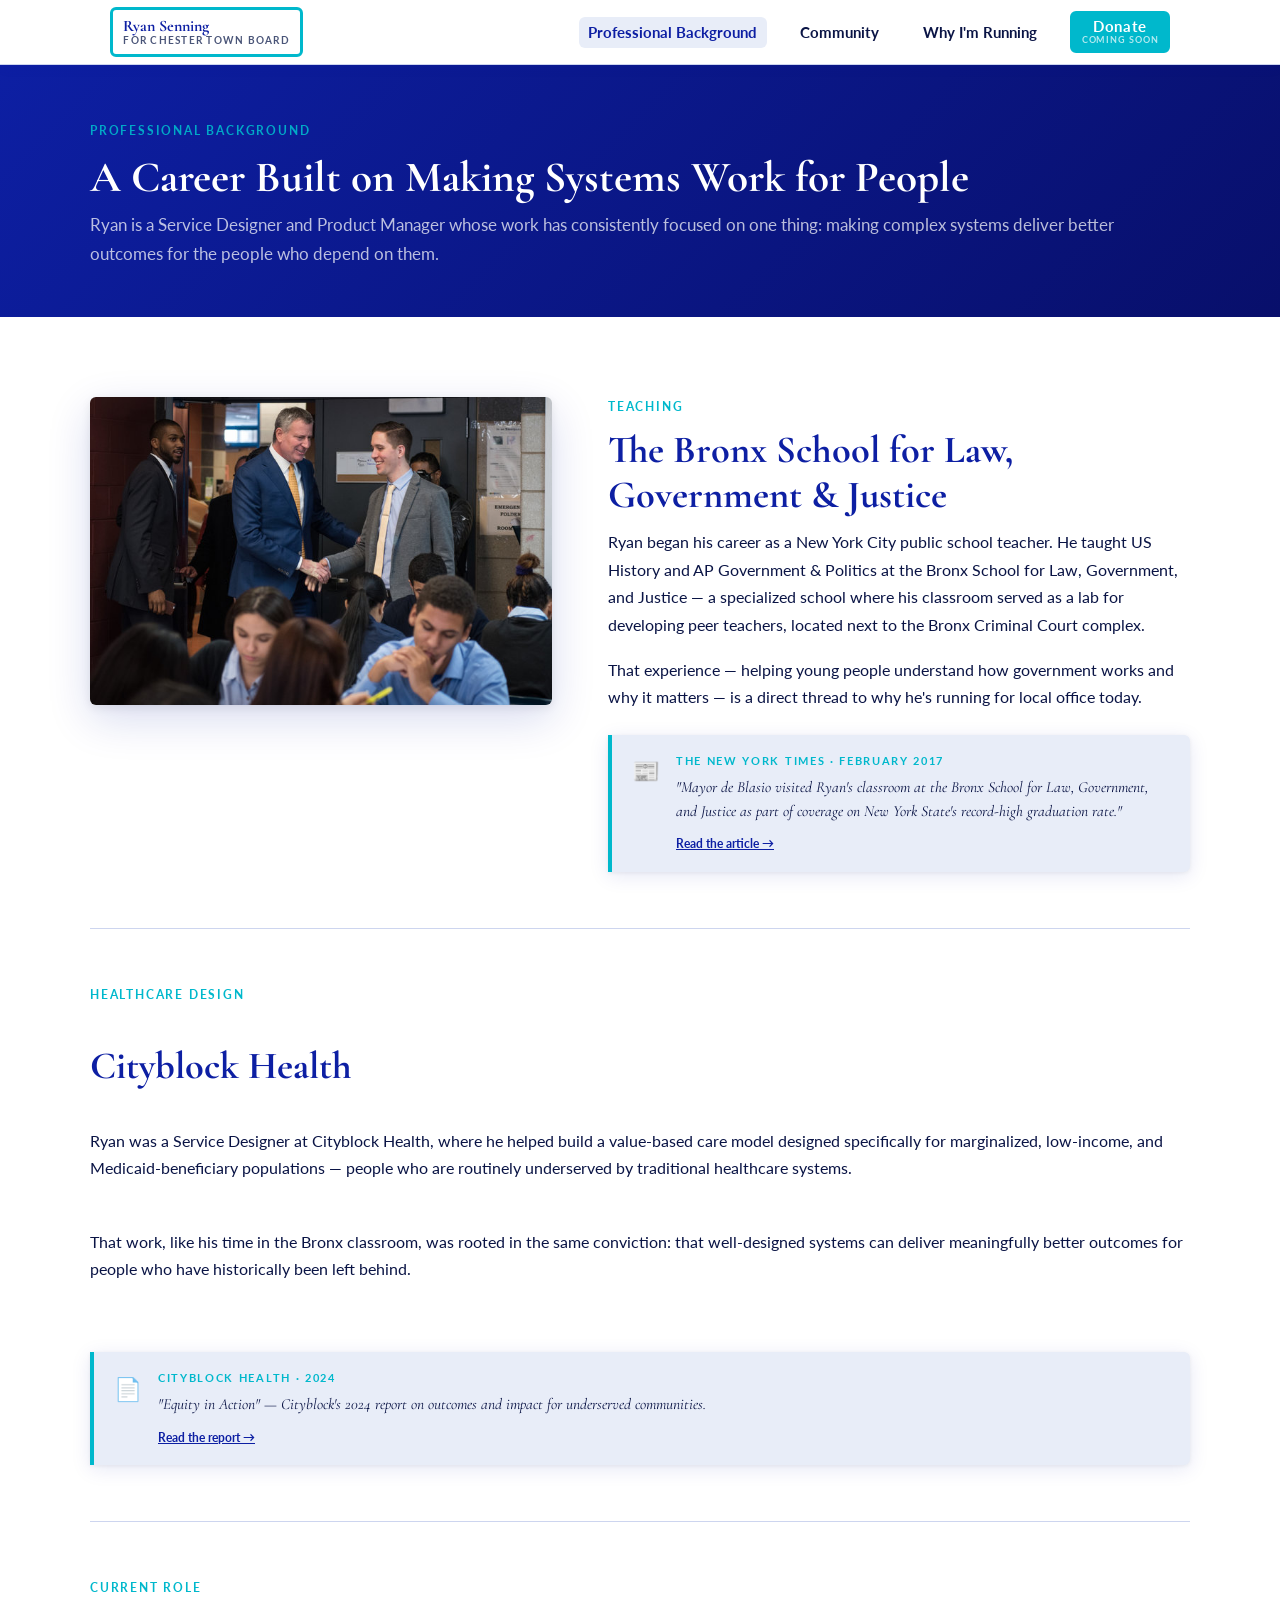
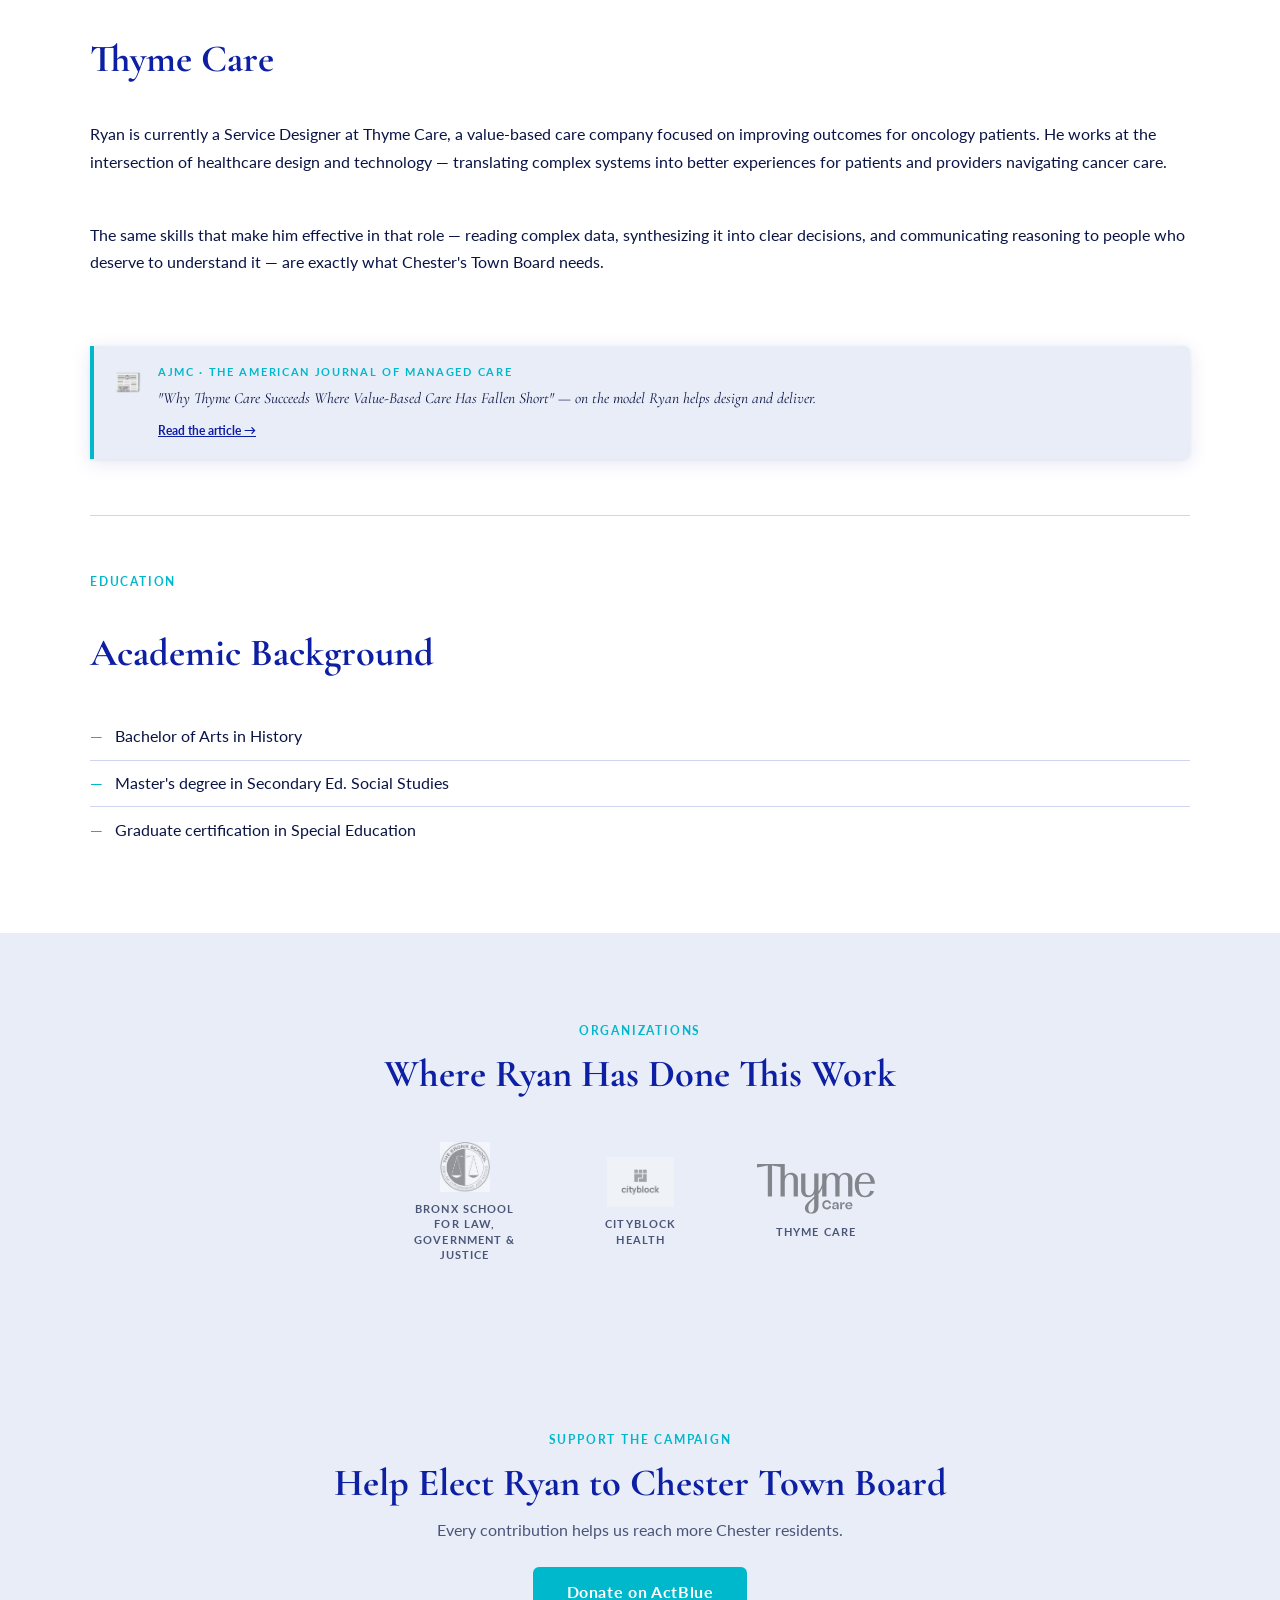
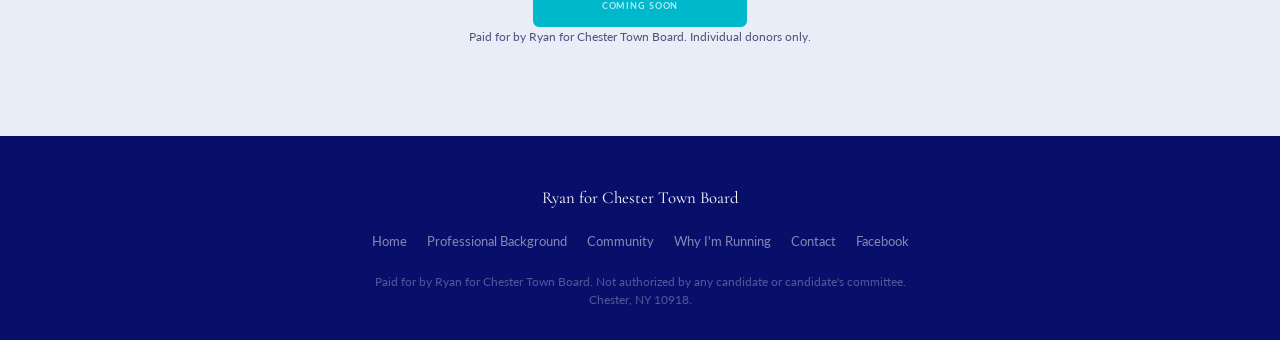
==== commit fe09c784: "Add Google Analytics 4 tracking to all pages (G-EJHV6Q003W) Co-Authored-By: Claude Sonnet 4.6 <norep" ====
--- a/about.html
+++ b/about.html
@@ -9,6 +9,14 @@
   <link rel="preconnect" href="https://fonts.gstatic.com" crossorigin>
   <link href="https://fonts.googleapis.com/css2?family=Cormorant+Garamond:ital,wght@0,400;0,600;0,700;1,400;1,600&family=Lato:wght@300;400;700&display=swap" rel="stylesheet">
   <link rel="stylesheet" href="css/styles.css?v=5">
+  <!-- Google tag (gtag.js) -->
+  <script async src="https://www.googletagmanager.com/gtag/js?id=G-EJHV6Q003W"></script>
+  <script>
+    window.dataLayer = window.dataLayer || [];
+    function gtag(){dataLayer.push(arguments);}
+    gtag('js', new Date());
+    gtag('config', 'G-EJHV6Q003W');
+  </script>
 </head>
 <body>
 
--- a/css/styles.css
+++ b/css/styles.css
@@ -195,7 +195,12 @@
   color: var(--navy);
   text-decoration: none;
   line-height: 1.15;
-}
+  padding: .4rem .65rem;
+  display: inline-block;
+  border: 3px solid var(--gold);
+  border-radius: var(--rad);
+}
+.nav-brand:hover { color: var(--navy); }
 .nav-brand-sub {
   display: block;
   font-family: var(--sans);
@@ -291,13 +296,30 @@
 }
 .hero-photo {
   width: 100%;
-  max-width: 320px;
+  max-width: 340px;
   align-self: center;
+  position: relative;
+  padding-left: 18px;
+  padding-bottom: 18px;
+}
+.hero-photo::after {
+  content: '';
+  position: absolute;
+  left: 0;
+  bottom: 0;
+  right: 18px;
+  top: 18px;
+  border: 8px solid var(--gold);
+  border-radius: var(--rad);
+  pointer-events: none;
+  z-index: 2;
 }
 .hero-photo img {
+  position: relative;
+  z-index: 1;
   width: 100%;
   border-radius: var(--rad);
-  box-shadow: 0 16px 48px rgba(13,31,163,0.2), 0 4px 12px rgba(0,0,0,0.1);
+  box-shadow: 0 10px 30px rgba(13,31,163,0.18), 0 2px 8px rgba(0,0,0,0.1);
 }
 .hero-rule {
   width: 44px;
@@ -350,11 +372,9 @@
   }
   .hero-text { flex: 1 1 54%; }
   .hero-photo {
-    flex: 0 0 38%;
+    flex: 0 0 42%;
     max-width: none;
-    align-self: stretch;
-    display: flex;
-    align-items: flex-start;
+    align-self: flex-start;
   }
   .hero-photo img { max-width: 100%; }
 }
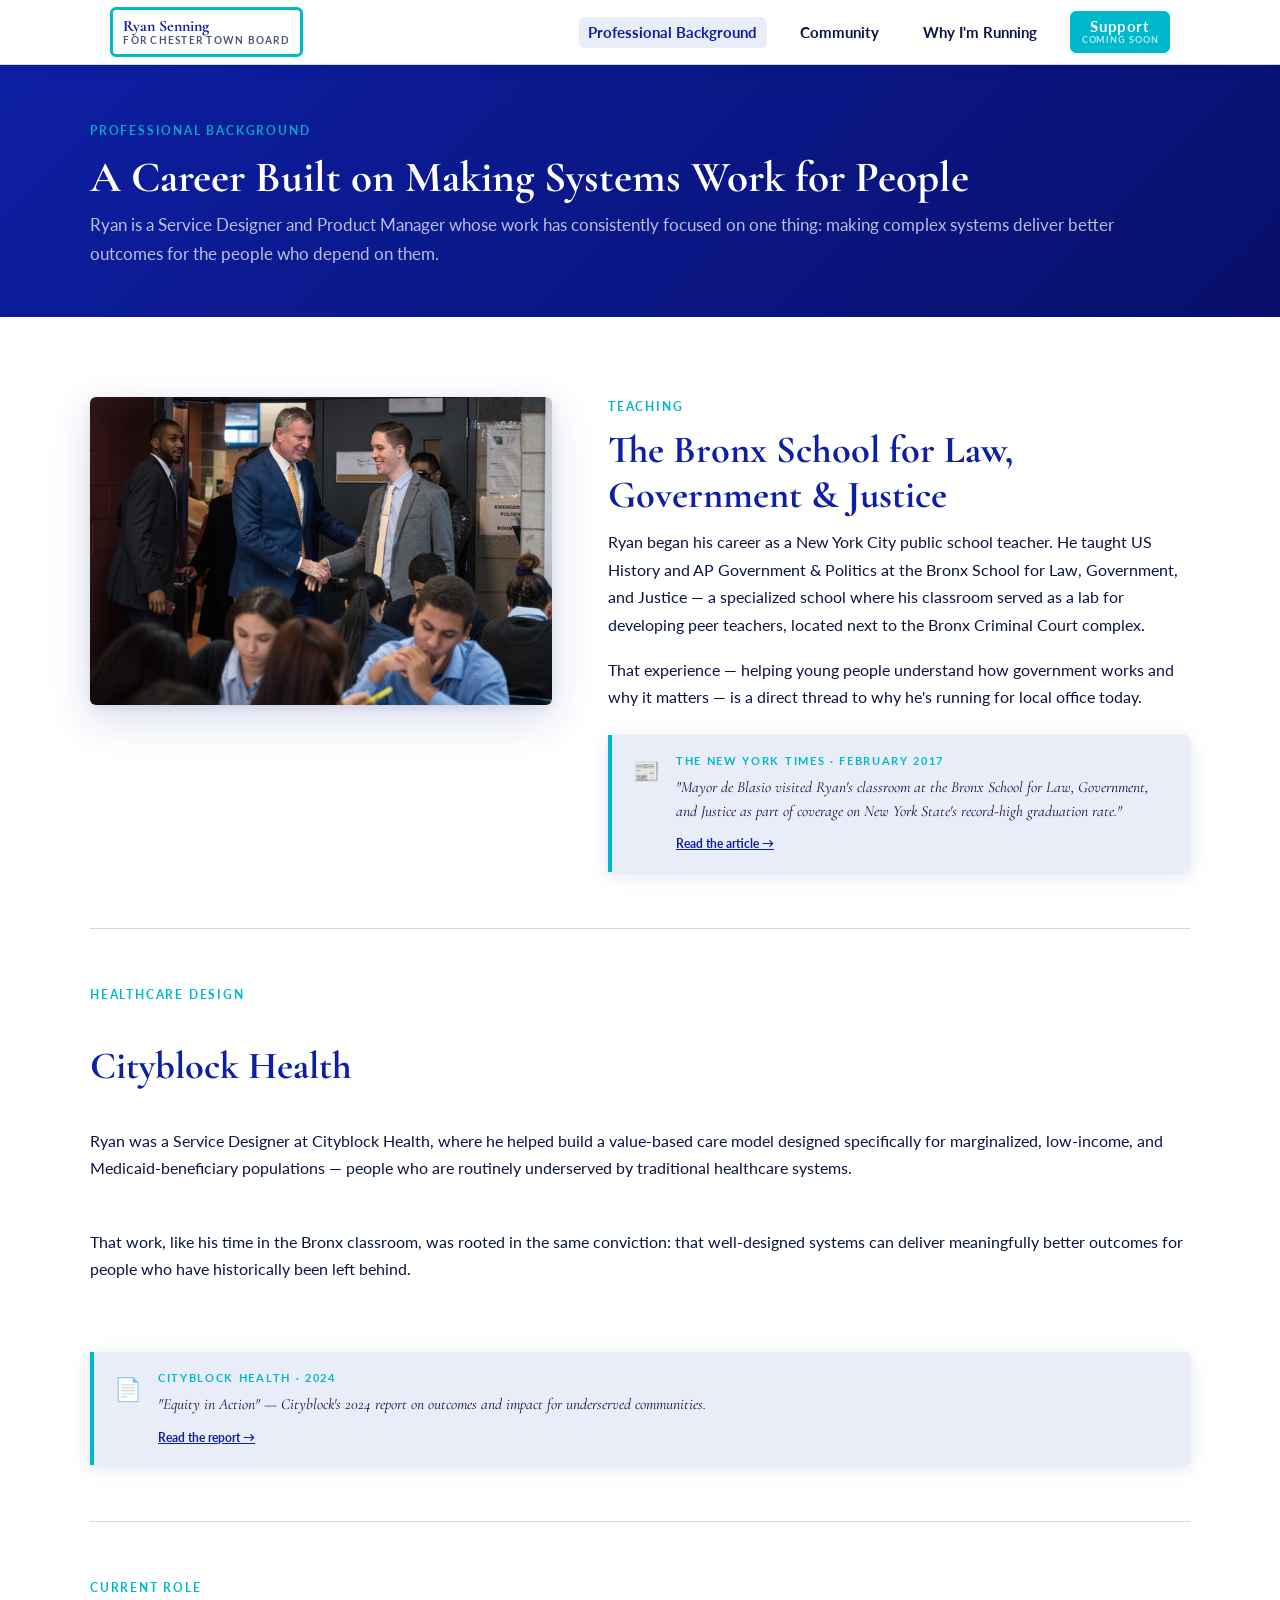
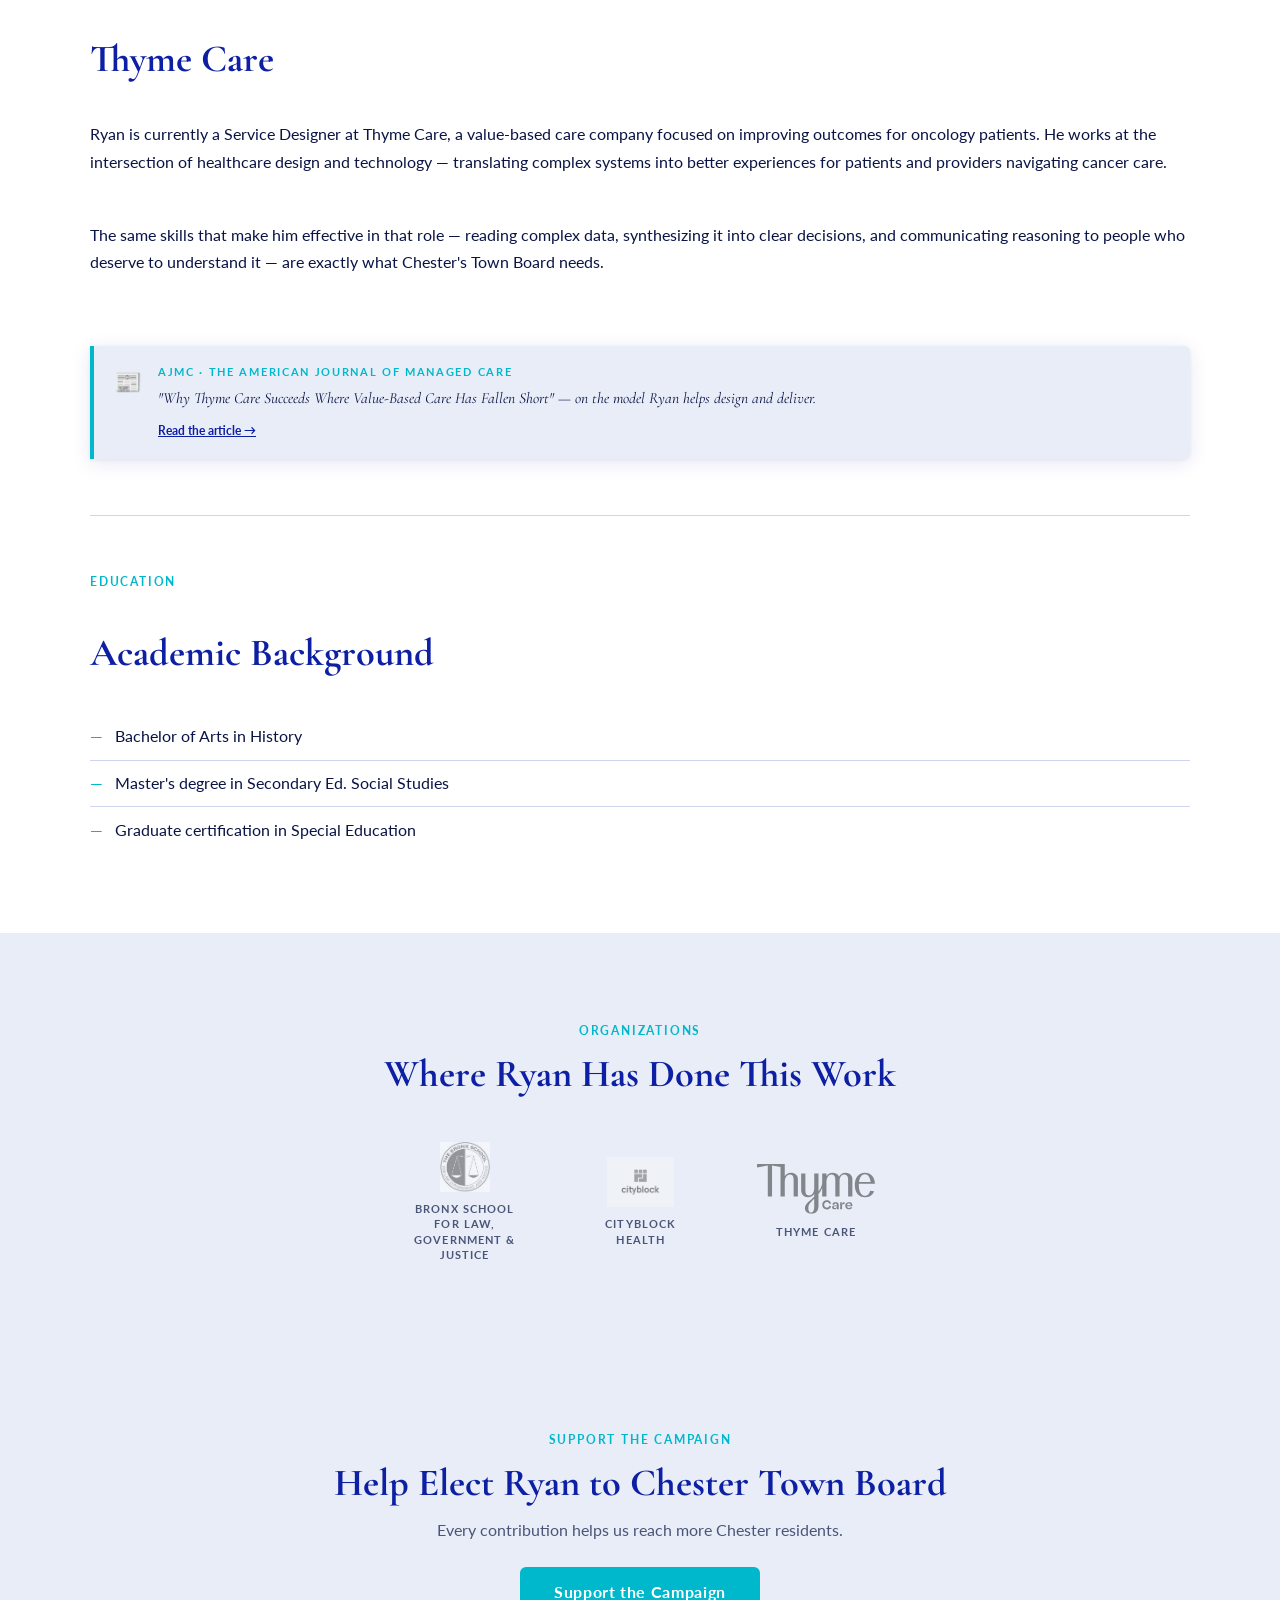
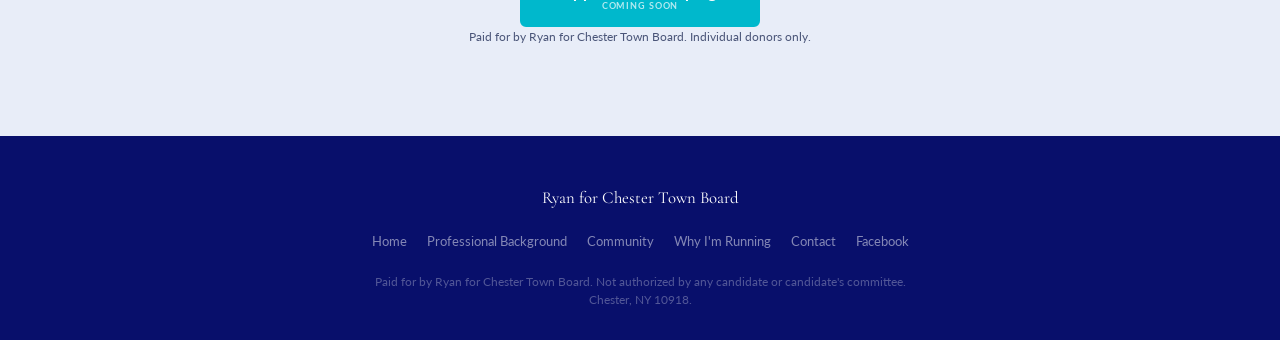
==== commit f6419483: "Replace Donate button text with Support / Support the Campaign Co-Authored-By: Claude Sonnet 4.6 <no" ====
--- a/about.html
+++ b/about.html
@@ -34,14 +34,14 @@
         <li><a href="about.html">Professional Background</a></li>
         <li><a href="community.html">Community</a></li>
         <li><a href="why.html">Why I'm Running</a></li>
-        <li><a href="https://www.actblue.com/PLACEHOLDER" class="btn btn--donate">Donate</a></li>
+        <li><a href="https://www.actblue.com/PLACEHOLDER" class="btn btn--donate">Support</a></li>
       </ul>
     </div>
     <div class="nav-drawer" role="navigation" aria-label="Mobile navigation">
       <a href="about.html">Professional Background</a>
       <a href="community.html">Community</a>
       <a href="why.html">Why I'm Running</a>
-      <a href="https://www.actblue.com/PLACEHOLDER" class="btn btn--donate">Donate</a>
+      <a href="https://www.actblue.com/PLACEHOLDER" class="btn btn--donate">Support</a>
     </div>
   </nav>
 
@@ -164,7 +164,7 @@
     <span class="eyebrow">Support the Campaign</span>
     <h2>Help Elect Ryan to Chester Town Board</h2>
     <p>Every contribution helps us reach more Chester residents.</p>
-    <a href="https://www.actblue.com/PLACEHOLDER" class="btn btn--donate btn--lg">Donate on ActBlue</a>
+    <a href="https://www.actblue.com/PLACEHOLDER" class="btn btn--donate btn--lg">Support the Campaign</a>
     <p class="donate-disclaimer">Paid for by Ryan for Chester Town Board. Individual donors only.</p>
   </div>
 
